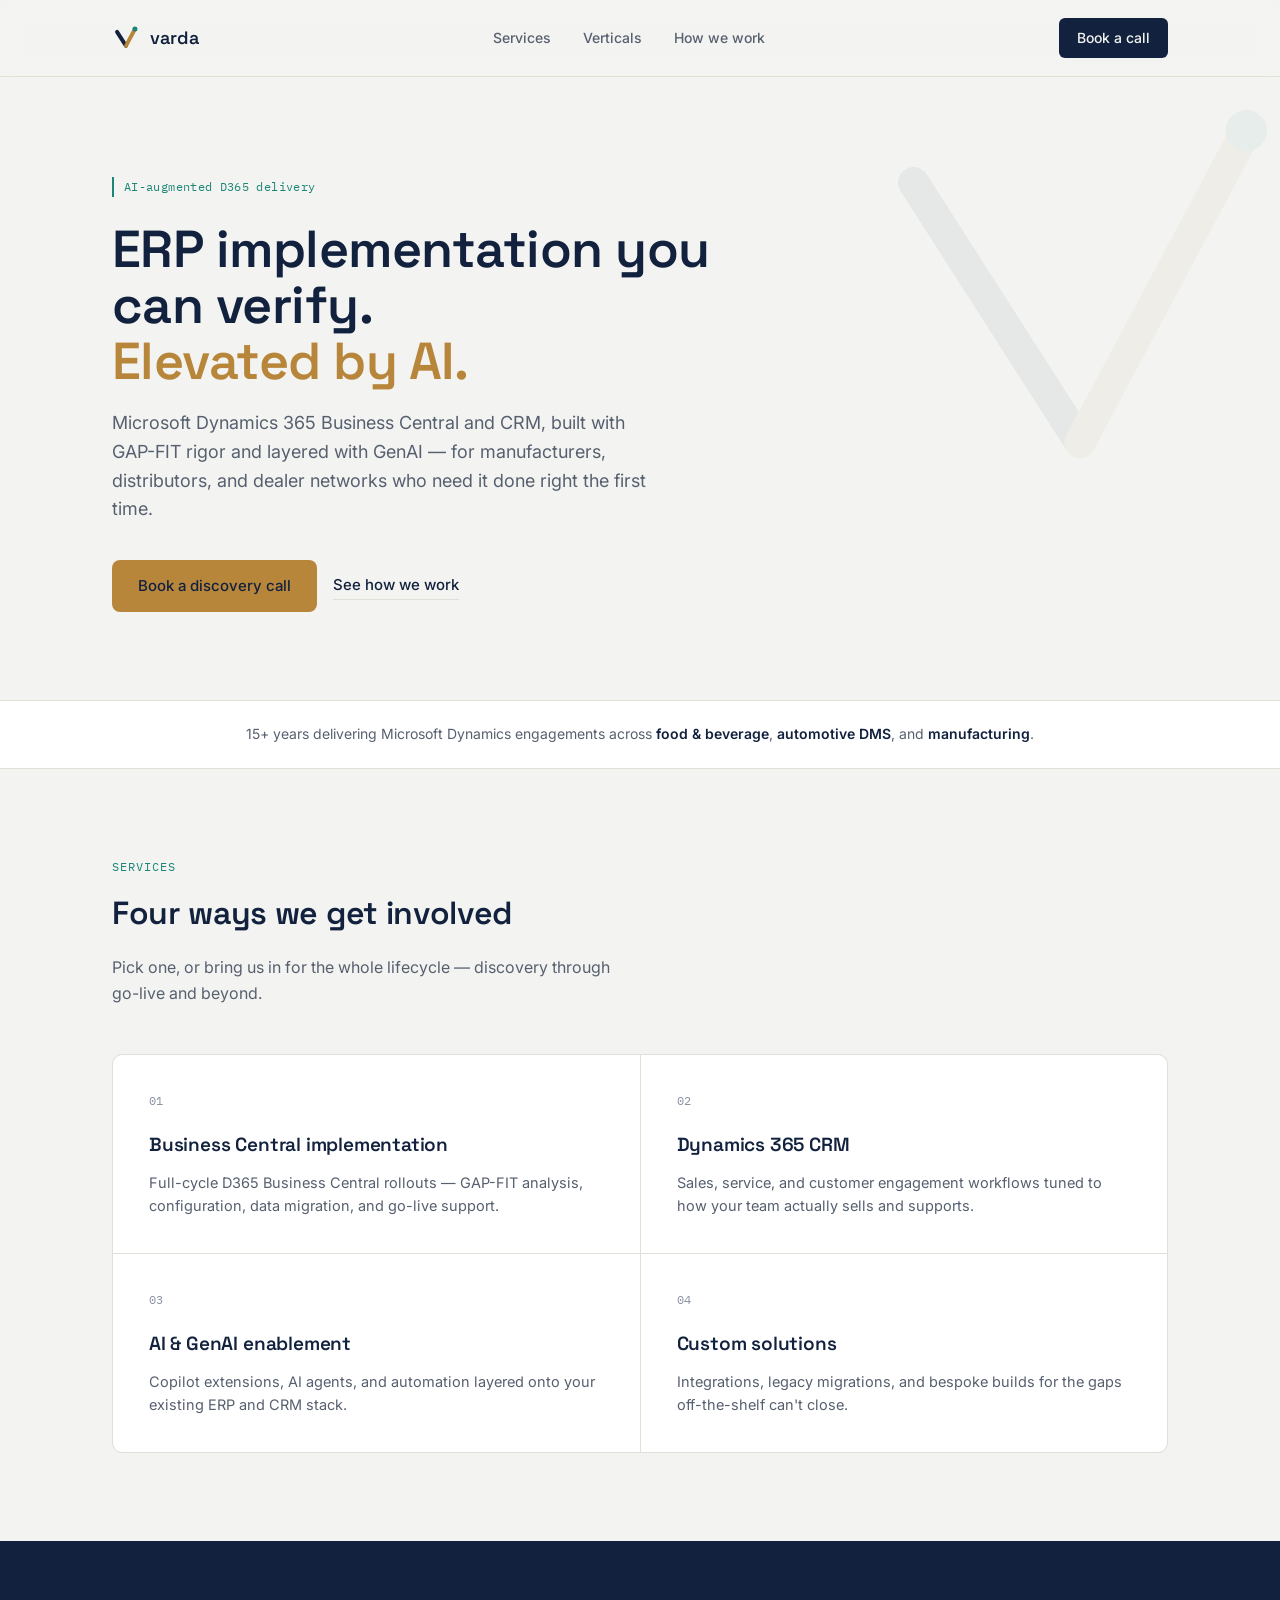
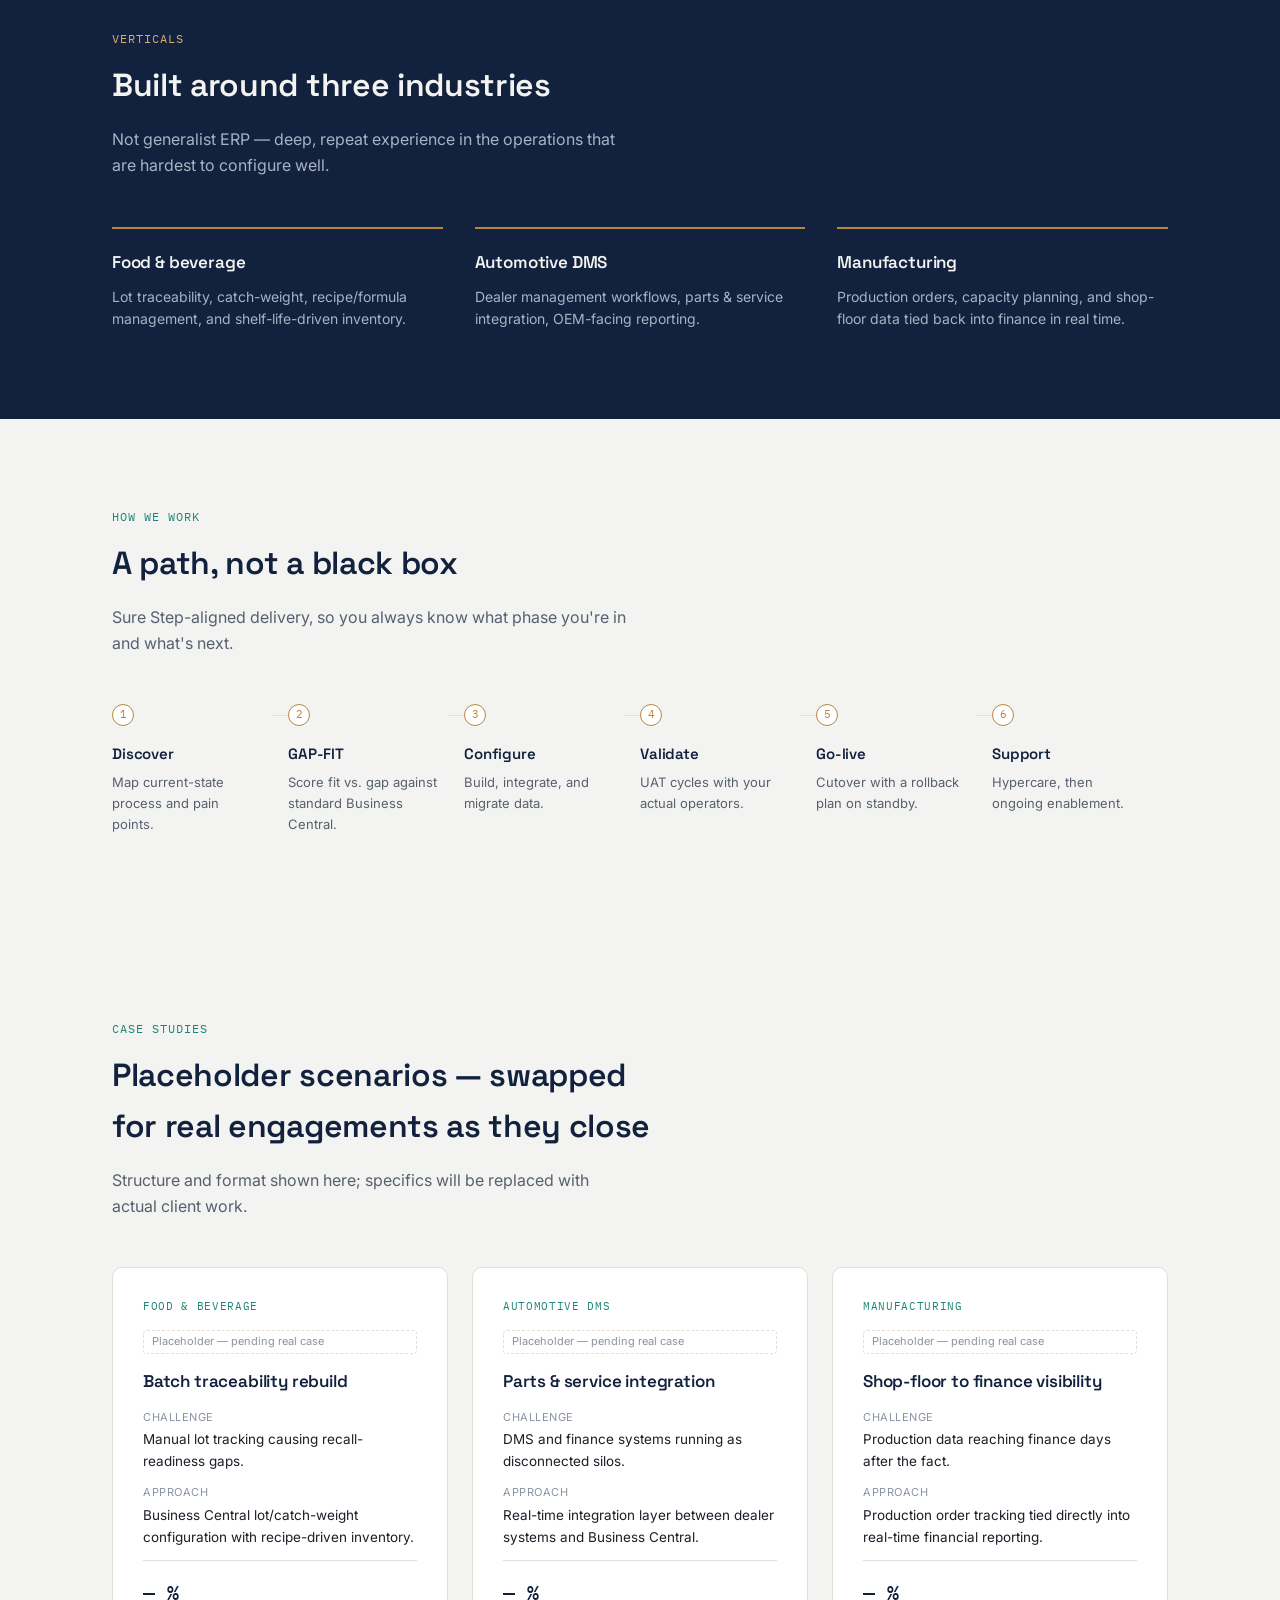
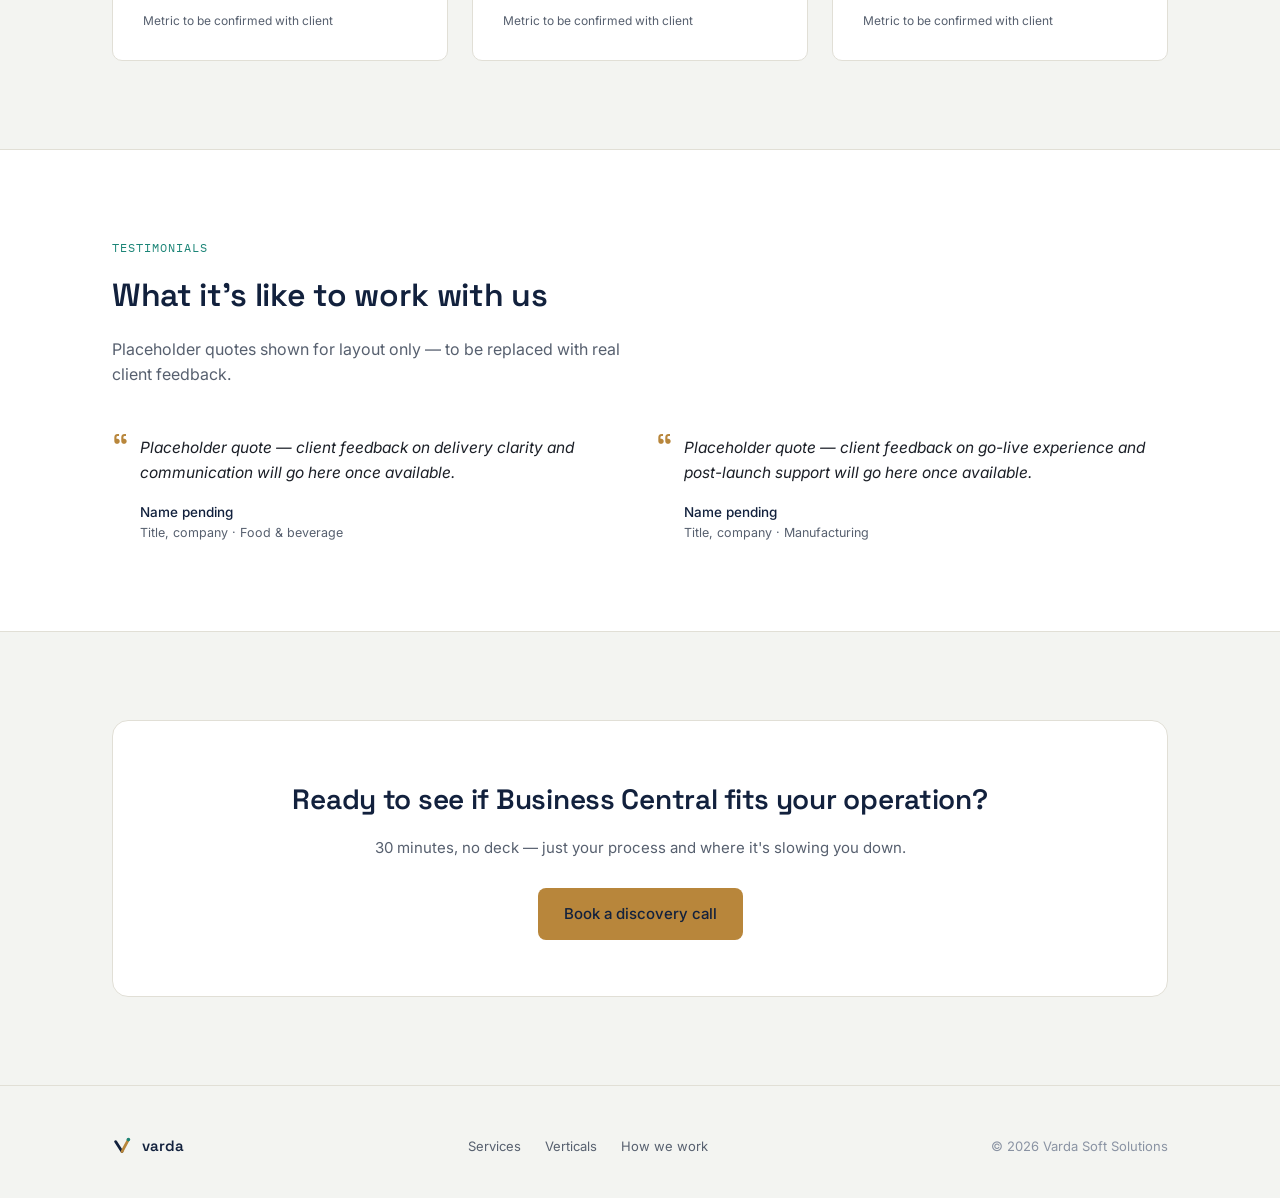
==== index.html @ d7af0fbb "Create index.html" ====
<!DOCTYPE html>
<html lang="en">
<head>
<meta charset="UTF-8">
<meta name="viewport" content="width=device-width, initial-scale=1.0">
<title>Varda Soft Solutions — Microsoft Dynamics 365 &amp; AI consulting</title>
<link rel="preconnect" href="https://fonts.googleapis.com">
<link rel="stylesheet" href="https://fonts.googleapis.com/css2?family=Space+Grotesk:wght@500;600;700&family=Inter:wght@400;500;600&family=IBM+Plex+Mono:wght@400;500&display=swap">
<style>
  :root{
    --ink:#12213D;
    --ink-2:#1B2E52;
    --brass:#B8863B;
    --brass-light:#D9AE6C;
    --teal:#1C8577;
    --paper:#F3F4F1;
    --paper-2:#FFFFFF;
    --slate:#57606F;
    --slate-light:#8A93A3;
    --text:#1B1F27;
    --border:#E1DFD6;
    --radius:10px;
    --wrap:1120px;
  }
  *{box-sizing:border-box;margin:0;padding:0;}
  html{scroll-behavior:smooth;}
  body{
    font-family:'Inter',sans-serif;
    background:var(--paper);
    color:var(--text);
    line-height:1.6;
    -webkit-font-smoothing:antialiased;
  }
  a{color:inherit;text-decoration:none;}
  .wrap{max-width:var(--wrap);margin:0 auto;padding:0 32px;}
  h1,h2,h3{font-family:'Space Grotesk',sans-serif;font-weight:600;color:var(--ink);letter-spacing:-0.01em;}
  .mono{font-family:'IBM Plex Mono',monospace;}

  /* header */
  header{
    position:sticky;top:0;z-index:50;
    background:rgba(243,244,241,0.92);
    backdrop-filter:blur(8px);
    border-bottom:0.5px solid var(--border);
  }
  .nav{display:flex;align-items:center;justify-content:space-between;padding:18px 32px;max-width:var(--wrap);margin:0 auto;}
  .brand{display:flex;align-items:center;gap:10px;}
  .brand svg{width:28px;height:28px;flex-shrink:0;}
  .brand-word{font-family:'Space Grotesk',sans-serif;font-weight:600;font-size:18px;color:var(--ink);}
  .navlinks{display:flex;gap:32px;font-size:14px;font-weight:500;color:var(--slate);}
  .navlinks a:hover{color:var(--ink);}
  .navcta{
    font-size:14px;font-weight:500;padding:9px 18px;
    background:var(--ink);color:var(--paper);border-radius:6px;
    transition:background 0.15s ease;
  }
  .navcta:hover{background:var(--ink-2);}
  .navtoggle{display:none;}

  /* hero */
  .hero{position:relative;overflow:hidden;padding:96px 0 88px;}
  .hero-motif{position:absolute;top:-40px;right:-60px;width:520px;height:520px;opacity:0.05;pointer-events:none;}
  .hero-inner{max-width:680px;position:relative;z-index:1;}
  .eyebrow{
    display:inline-block;
    font-family:'IBM Plex Mono',monospace;font-size:12px;color:var(--teal);
    border-left:2px solid var(--teal);
    padding-left:10px;margin-bottom:24px;letter-spacing:0.03em;
  }
  .hero h1{font-size:52px;line-height:1.08;margin-bottom:20px;}
  .hero h1 .accent{color:var(--brass);}
  .hero p.lead{font-size:18px;color:var(--slate);max-width:560px;margin-bottom:36px;}
  .hero-ctas{display:flex;gap:16px;align-items:center;flex-wrap:wrap;}
  .btn-primary{
    font-size:15px;font-weight:500;padding:14px 26px;border-radius:8px;
    background:var(--brass);color:var(--ink);
    transition:background 0.15s ease, transform 0.15s ease;
    display:inline-block;
  }
  .btn-primary:hover{background:var(--brass-light);transform:translateY(-1px);}
  .btn-ghost{font-size:15px;font-weight:500;color:var(--ink);border-bottom:1.5px solid var(--border);padding-bottom:2px;}
  .btn-ghost:hover{border-color:var(--ink);}
  a:focus-visible,button:focus-visible{outline:2px solid var(--teal);outline-offset:3px;}

  /* credibility strip */
  .credibility{border-top:0.5px solid var(--border);border-bottom:0.5px solid var(--border);padding:22px 0;background:var(--paper-2);}
  .credibility p{font-size:14px;color:var(--slate);text-align:center;}
  .credibility strong{color:var(--ink);font-weight:600;}

  /* section shell */
  section{padding:88px 0;}
  .section-label{
    font-family:'IBM Plex Mono',monospace;font-size:12px;color:var(--teal);
    text-transform:uppercase;letter-spacing:0.08em;margin-bottom:12px;
  }
  .section-title{font-size:32px;margin-bottom:16px;max-width:560px;}
  .section-sub{font-size:16px;color:var(--slate);max-width:520px;margin-bottom:48px;}

  /* services */
  .service-grid{display:grid;grid-template-columns:repeat(2,1fr);gap:1px;background:var(--border);border:0.5px solid var(--border);border-radius:var(--radius);overflow:hidden;}
  .service-card{background:var(--paper-2);padding:36px;}
  .service-num{font-family:'IBM Plex Mono',monospace;font-size:12px;color:var(--slate-light);margin-bottom:20px;}
  .service-card h3{font-size:19px;margin-bottom:10px;}
  .service-card p{font-size:14.5px;color:var(--slate);}

  /* verticals */
  .verticals{background:var(--ink);color:var(--paper);}
  .verticals .section-label{color:var(--brass-light);}
  .verticals .section-title{color:var(--paper);}
  .verticals .section-sub{color:#A9B2C4;}
  .vert-grid{display:grid;grid-template-columns:repeat(3,1fr);gap:32px;}
  .vert-card{border-top:2px solid var(--brass);padding-top:20px;}
  .vert-card h3{color:var(--paper);font-size:17px;margin-bottom:10px;}
  .vert-card p{font-size:14px;color:#A9B2C4;}

  /* process */
  .process-row{display:flex;gap:0;overflow-x:auto;padding-bottom:8px;}
  .process-step{flex:1;min-width:150px;padding-right:24px;position:relative;}
  .process-step:not(:last-child)::after{
    content:"";position:absolute;top:11px;right:0;width:16px;height:1px;background:var(--border);
  }
  .process-dot{width:22px;height:22px;border-radius:50%;background:var(--paper-2);border:1.5px solid var(--brass);
    display:flex;align-items:center;justify-content:center;font-family:'IBM Plex Mono',monospace;font-size:11px;color:var(--brass);margin-bottom:16px;}
  .process-step h3{font-size:15px;margin-bottom:6px;}
  .process-step p{font-size:13px;color:var(--slate);}

  /* case studies */
  .case-grid{display:grid;grid-template-columns:repeat(3,1fr);gap:24px;}
  .case-card{background:var(--paper-2);border:0.5px solid var(--border);border-radius:var(--radius);padding:30px;display:flex;flex-direction:column;}
  .case-tag{
    font-family:'IBM Plex Mono',monospace;font-size:11px;color:var(--teal);
    text-transform:uppercase;letter-spacing:0.06em;margin-bottom:14px;
  }
  .case-placeholder{
    font-size:11px;color:var(--slate-light);border:0.5px dashed var(--border);
    display:inline-block;padding:2px 8px;border-radius:4px;margin-bottom:14px;
  }
  .case-card h3{font-size:17px;margin-bottom:14px;}
  .case-block{margin-bottom:12px;}
  .case-block .k{font-size:11px;color:var(--slate-light);text-transform:uppercase;letter-spacing:0.05em;margin-bottom:3px;}
  .case-block .v{font-size:13.5px;color:var(--text);}
  .case-metric{
    margin-top:auto;padding-top:16px;border-top:0.5px solid var(--border);
    font-family:'IBM Plex Mono',monospace;font-size:20px;color:var(--ink);font-weight:500;
  }
  .case-metric span{display:block;font-family:'Inter',sans-serif;font-size:12px;color:var(--slate);font-weight:400;margin-top:2px;}

  /* testimonials */
  .testimonials{background:var(--paper-2);border-top:0.5px solid var(--border);border-bottom:0.5px solid var(--border);}
  .testimonial-grid{display:grid;grid-template-columns:repeat(2,1fr);gap:32px;}
  .testimonial-card{position:relative;padding-left:28px;}
  .testimonial-card .quote-mark{
    position:absolute;left:0;top:-6px;font-family:'Space Grotesk',serif;font-size:40px;color:var(--brass);line-height:1;
  }
  .testimonial-card p.quote{font-size:15.5px;color:var(--text);margin-bottom:16px;font-style:italic;}
  .testimonial-card .who{font-size:13.5px;color:var(--ink);font-weight:500;}
  .testimonial-card .role{font-size:12.5px;color:var(--slate);}

  /* cta band */
  .cta-band{background:var(--paper-2);border:0.5px solid var(--border);border-radius:16px;padding:56px;text-align:center;margin:0 32px;max-width:calc(var(--wrap) - 64px);margin:0 auto;}
  .cta-band h2{font-size:28px;margin-bottom:14px;}
  .cta-band p{color:var(--slate);margin-bottom:28px;font-size:15px;}

  /* footer */
  footer{padding:48px 0 40px;border-top:0.5px solid var(--border);}
  .footer-row{display:flex;justify-content:space-between;align-items:center;flex-wrap:wrap;gap:16px;}
  .footer-links{display:flex;gap:24px;font-size:13px;color:var(--slate);}
  .footer-copy{font-size:13px;color:var(--slate-light);}

  .reveal{opacity:0;transform:translateY(14px);transition:opacity 0.5s ease, transform 0.5s ease;}
  .reveal.in{opacity:1;transform:translateY(0);}

  @media (max-width:820px){
    .navlinks{display:none;}
    .hero h1{font-size:38px;}
    .service-grid{grid-template-columns:1fr;}
    .vert-grid{grid-template-columns:1fr;gap:28px;}
    .cta-band{padding:40px 28px;}
  }
  @media (prefers-reduced-motion: reduce){
    html{scroll-behavior:auto;}
    .reveal{opacity:1;transform:none;transition:none;}
  }
</style>
</head>
<body>

<header>
  <nav class="nav">
    <div class="brand">
      <svg viewBox="0 0 100 100" aria-hidden="true">
        <path d="M18 28 L50 78" stroke="#12213D" stroke-width="14" stroke-linecap="round" fill="none"/>
        <path d="M50 78 L82 18" stroke="#B8863B" stroke-width="14" stroke-linecap="round" fill="none"/>
        <circle cx="82" cy="18" r="9" fill="#1C8577"/>
      </svg>
      <span class="brand-word">varda</span>
    </div>
    <div class="navlinks">
      <a href="#services">Services</a>
      <a href="#verticals">Verticals</a>
      <a href="#process">How we work</a>
    </div>
    <a href="#contact" class="navcta">Book a call</a>
  </nav>
</header>

<section class="hero">
  <svg class="hero-motif" viewBox="0 0 100 100" aria-hidden="true">
    <path d="M18 28 L50 78" stroke="#12213D" stroke-width="6" stroke-linecap="round" fill="none"/>
    <path d="M50 78 L82 18" stroke="#B8863B" stroke-width="6" stroke-linecap="round" fill="none"/>
    <circle cx="82" cy="18" r="4" fill="#1C8577"/>
  </svg>
  <div class="wrap">
    <div class="hero-inner">
      <span class="eyebrow">AI-augmented D365 delivery</span>
      <h1>ERP implementation you can verify.<br><span class="accent">Elevated by AI.</span></h1>
      <p class="lead">Microsoft Dynamics 365 Business Central and CRM, built with GAP-FIT rigor and layered with GenAI — for manufacturers, distributors, and dealer networks who need it done right the first time.</p>
      <div class="hero-ctas">
        <a href="#contact" class="btn-primary">Book a discovery call</a>
        <a href="#process" class="btn-ghost">See how we work</a>
      </div>
    </div>
  </div>
</section>

<div class="credibility">
  <p>15+ years delivering Microsoft Dynamics engagements across <strong>food &amp; beverage</strong>, <strong>automotive DMS</strong>, and <strong>manufacturing</strong>.</p>
</div>

<section id="services">
  <div class="wrap">
    <div class="section-label">Services</div>
    <h2 class="section-title reveal">Four ways we get involved</h2>
    <p class="section-sub reveal">Pick one, or bring us in for the whole lifecycle — discovery through go-live and beyond.</p>
    <div class="service-grid reveal">
      <div class="service-card">
        <div class="service-num">01</div>
        <h3>Business Central implementation</h3>
        <p>Full-cycle D365 Business Central rollouts — GAP-FIT analysis, configuration, data migration, and go-live support.</p>
      </div>
      <div class="service-card">
        <div class="service-num">02</div>
        <h3>Dynamics 365 CRM</h3>
        <p>Sales, service, and customer engagement workflows tuned to how your team actually sells and supports.</p>
      </div>
      <div class="service-card">
        <div class="service-num">03</div>
        <h3>AI &amp; GenAI enablement</h3>
        <p>Copilot extensions, AI agents, and automation layered onto your existing ERP and CRM stack.</p>
      </div>
      <div class="service-card">
        <div class="service-num">04</div>
        <h3>Custom solutions</h3>
        <p>Integrations, legacy migrations, and bespoke builds for the gaps off-the-shelf can't close.</p>
      </div>
    </div>
  </div>
</section>

<section id="verticals" class="verticals">
  <div class="wrap">
    <div class="section-label">Verticals</div>
    <h2 class="section-title reveal">Built around three industries</h2>
    <p class="section-sub reveal">Not generalist ERP — deep, repeat experience in the operations that are hardest to configure well.</p>
    <div class="vert-grid reveal">
      <div class="vert-card">
        <h3>Food &amp; beverage</h3>
        <p>Lot traceability, catch-weight, recipe/formula management, and shelf-life-driven inventory.</p>
      </div>
      <div class="vert-card">
        <h3>Automotive DMS</h3>
        <p>Dealer management workflows, parts &amp; service integration, OEM-facing reporting.</p>
      </div>
      <div class="vert-card">
        <h3>Manufacturing</h3>
        <p>Production orders, capacity planning, and shop-floor data tied back into finance in real time.</p>
      </div>
    </div>
  </div>
</section>

<section id="process">
  <div class="wrap">
    <div class="section-label">How we work</div>
    <h2 class="section-title reveal">A path, not a black box</h2>
    <p class="section-sub reveal">Sure Step-aligned delivery, so you always know what phase you're in and what's next.</p>
    <div class="process-row reveal">
      <div class="process-step"><div class="process-dot">1</div><h3>Discover</h3><p>Map current-state process and pain points.</p></div>
      <div class="process-step"><div class="process-dot">2</div><h3>GAP-FIT</h3><p>Score fit vs. gap against standard Business Central.</p></div>
      <div class="process-step"><div class="process-dot">3</div><h3>Configure</h3><p>Build, integrate, and migrate data.</p></div>
      <div class="process-step"><div class="process-dot">4</div><h3>Validate</h3><p>UAT cycles with your actual operators.</p></div>
      <div class="process-step"><div class="process-dot">5</div><h3>Go-live</h3><p>Cutover with a rollback plan on standby.</p></div>
      <div class="process-step"><div class="process-dot">6</div><h3>Support</h3><p>Hypercare, then ongoing enablement.</p></div>
    </div>
  </div>
</section>

<section id="case-studies">
  <div class="wrap">
    <div class="section-label">Case studies</div>
    <h2 class="section-title reveal">Placeholder scenarios — swapped for real engagements as they close</h2>
    <p class="section-sub reveal">Structure and format shown here; specifics will be replaced with actual client work.</p>
    <div class="case-grid reveal">
      <div class="case-card">
        <div class="case-tag">Food &amp; beverage</div>
        <span class="case-placeholder">Placeholder — pending real case</span>
        <h3>Batch traceability rebuild</h3>
        <div class="case-block"><div class="k">Challenge</div><div class="v">Manual lot tracking causing recall-readiness gaps.</div></div>
        <div class="case-block"><div class="k">Approach</div><div class="v">Business Central lot/catch-weight configuration with recipe-driven inventory.</div></div>
        <div class="case-metric">— %<span>Metric to be confirmed with client</span></div>
      </div>
      <div class="case-card">
        <div class="case-tag">Automotive DMS</div>
        <span class="case-placeholder">Placeholder — pending real case</span>
        <h3>Parts &amp; service integration</h3>
        <div class="case-block"><div class="k">Challenge</div><div class="v">DMS and finance systems running as disconnected silos.</div></div>
        <div class="case-block"><div class="k">Approach</div><div class="v">Real-time integration layer between dealer systems and Business Central.</div></div>
        <div class="case-metric">— %<span>Metric to be confirmed with client</span></div>
      </div>
      <div class="case-card">
        <div class="case-tag">Manufacturing</div>
        <span class="case-placeholder">Placeholder — pending real case</span>
        <h3>Shop-floor to finance visibility</h3>
        <div class="case-block"><div class="k">Challenge</div><div class="v">Production data reaching finance days after the fact.</div></div>
        <div class="case-block"><div class="k">Approach</div><div class="v">Production order tracking tied directly into real-time financial reporting.</div></div>
        <div class="case-metric">— %<span>Metric to be confirmed with client</span></div>
      </div>
    </div>
  </div>
</section>

<section class="testimonials">
  <div class="wrap">
    <div class="section-label">Testimonials</div>
    <h2 class="section-title reveal">What it's like to work with us</h2>
    <p class="section-sub reveal">Placeholder quotes shown for layout only — to be replaced with real client feedback.</p>
    <div class="testimonial-grid reveal">
      <div class="testimonial-card">
        <div class="quote-mark">&ldquo;</div>
        <p class="quote">Placeholder quote — client feedback on delivery clarity and communication will go here once available.</p>
        <div class="who">Name pending</div>
        <div class="role">Title, company · Food &amp; beverage</div>
      </div>
      <div class="testimonial-card">
        <div class="quote-mark">&ldquo;</div>
        <p class="quote">Placeholder quote — client feedback on go-live experience and post-launch support will go here once available.</p>
        <div class="who">Name pending</div>
        <div class="role">Title, company · Manufacturing</div>
      </div>
    </div>
  </div>
</section>

<section id="contact">
  <div class="wrap">
    <div class="cta-band reveal">
      <h2>Ready to see if Business Central fits your operation?</h2>
      <p>30 minutes, no deck — just your process and where it's slowing you down.</p>
      <a href="mailto:hello@vardasoft.com" class="btn-primary">Book a discovery call</a>
    </div>
  </div>
</section>

<footer>
  <div class="wrap footer-row">
    <div class="brand">
      <svg viewBox="0 0 100 100" aria-hidden="true" style="width:20px;height:20px;">
        <path d="M18 28 L50 78" stroke="#12213D" stroke-width="14" stroke-linecap="round" fill="none"/>
        <path d="M50 78 L82 18" stroke="#B8863B" stroke-width="14" stroke-linecap="round" fill="none"/>
        <circle cx="82" cy="18" r="9" fill="#1C8577"/>
      </svg>
      <span class="brand-word" style="font-size:15px;">varda</span>
    </div>
    <div class="footer-links">
      <a href="#services">Services</a>
      <a href="#verticals">Verticals</a>
      <a href="#process">How we work</a>
    </div>
    <div class="footer-copy">© 2026 Varda Soft Solutions</div>
  </div>
</footer>

<script>
  const els = document.querySelectorAll('.reveal');
  if('IntersectionObserver' in window){
    const io = new IntersectionObserver((entries)=>{
      entries.forEach(e=>{ if(e.isIntersecting){ e.target.classList.add('in'); io.unobserve(e.target); } });
    }, {threshold:0.15});
    els.forEach(el=>io.observe(el));
  } else {
    els.forEach(el=>el.classList.add('in'));
  }
</script>

</body>
</html>
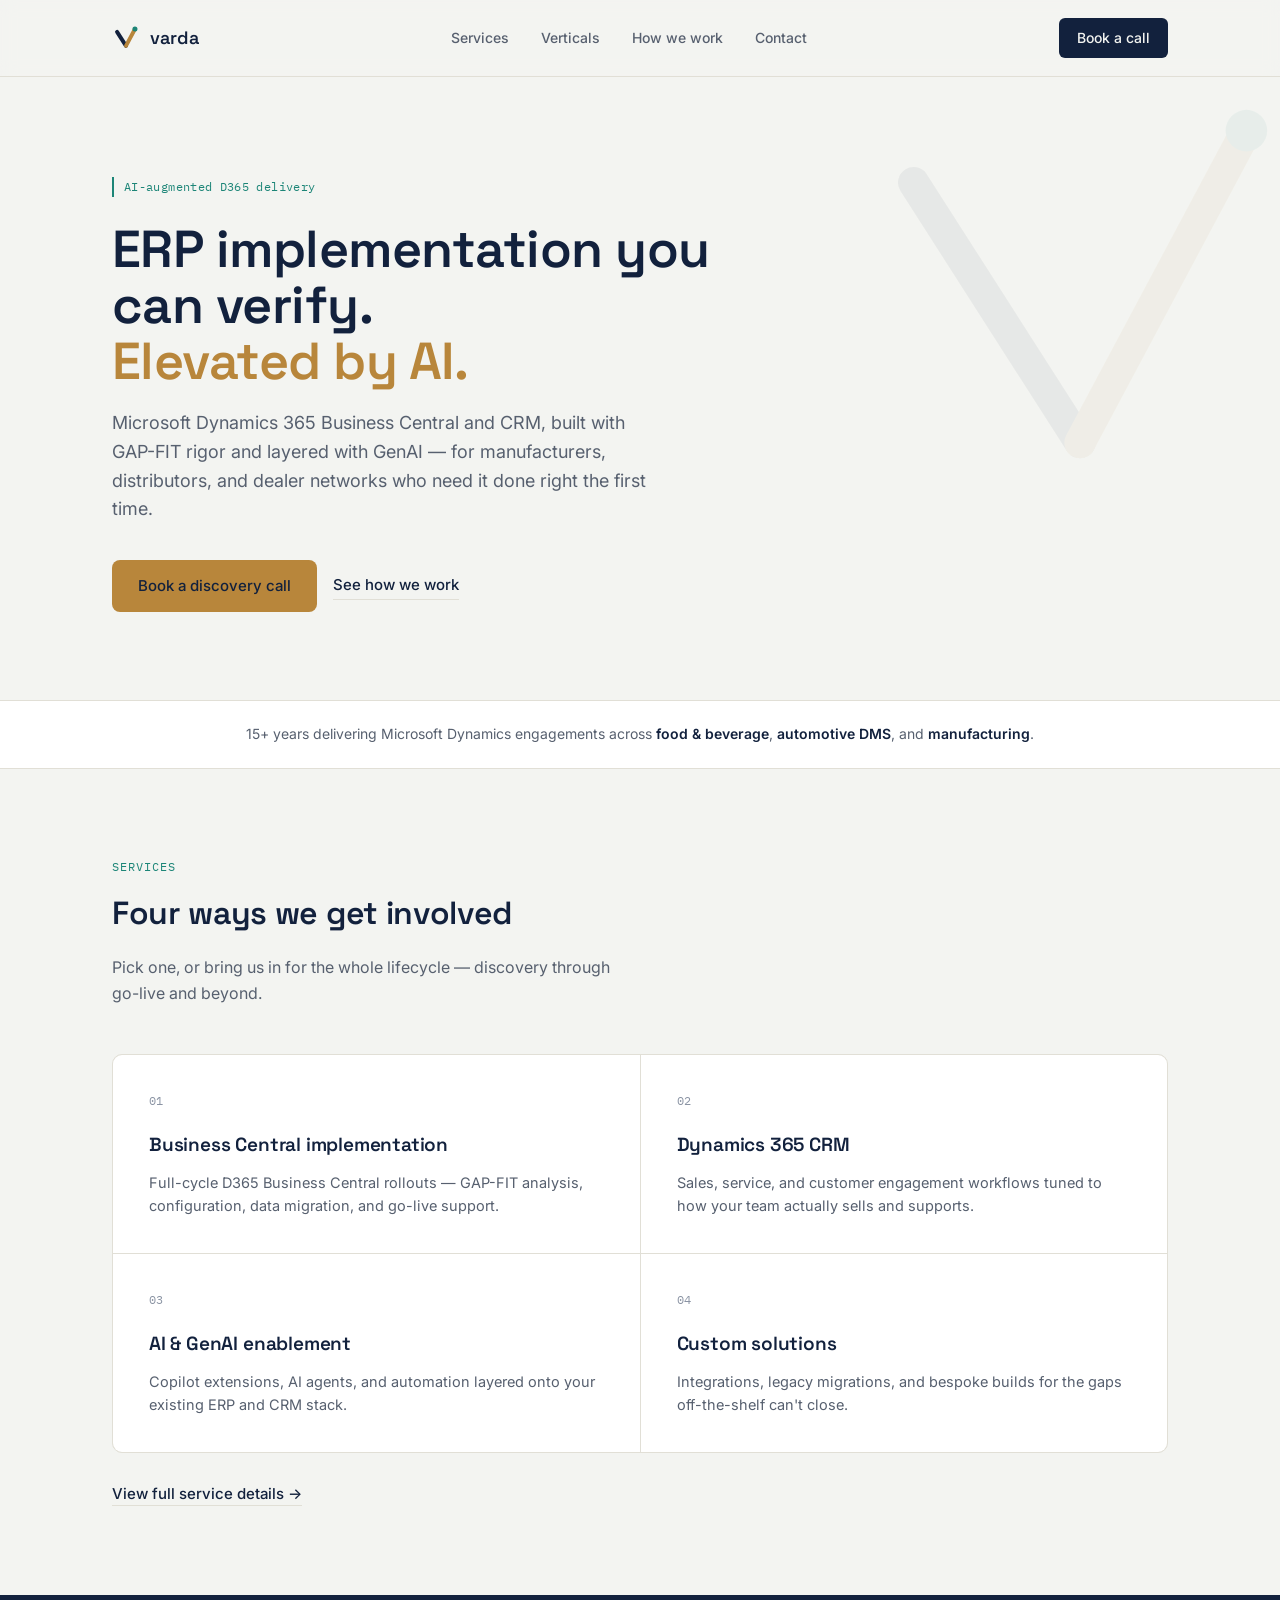
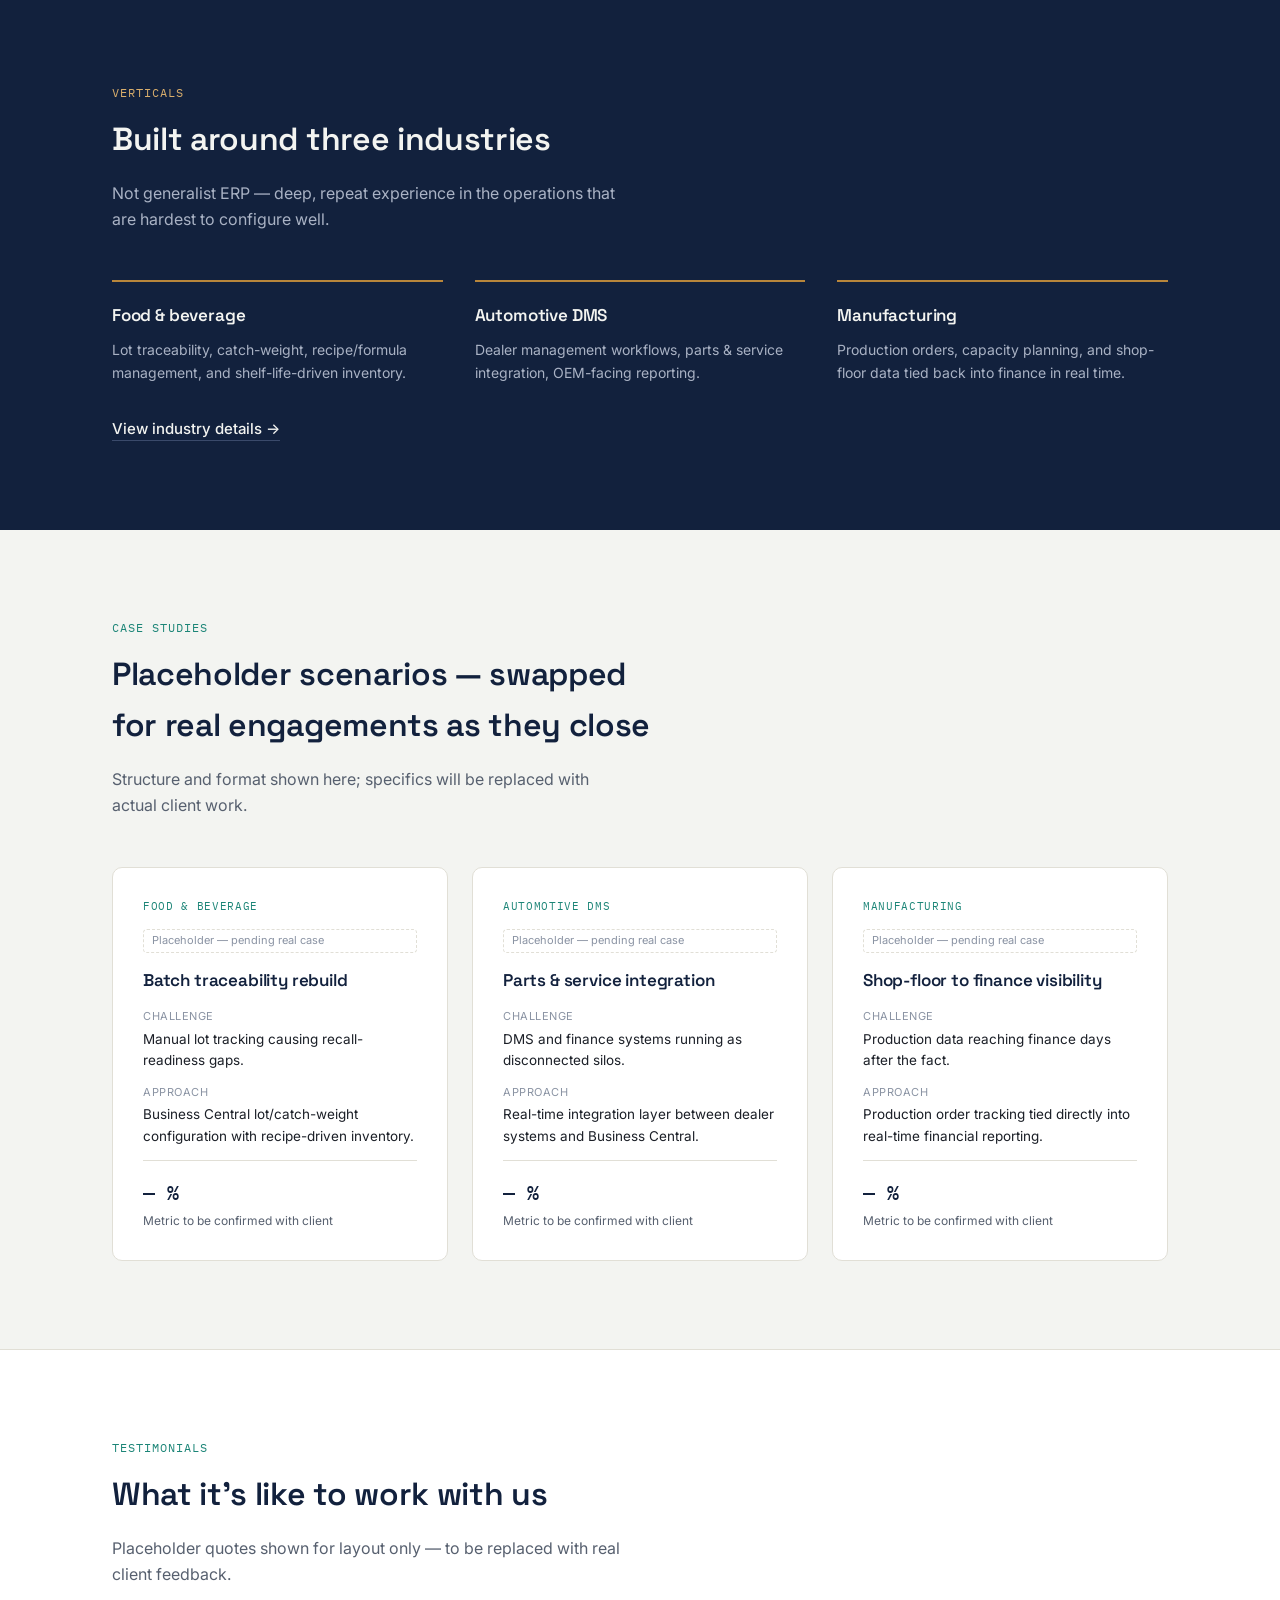
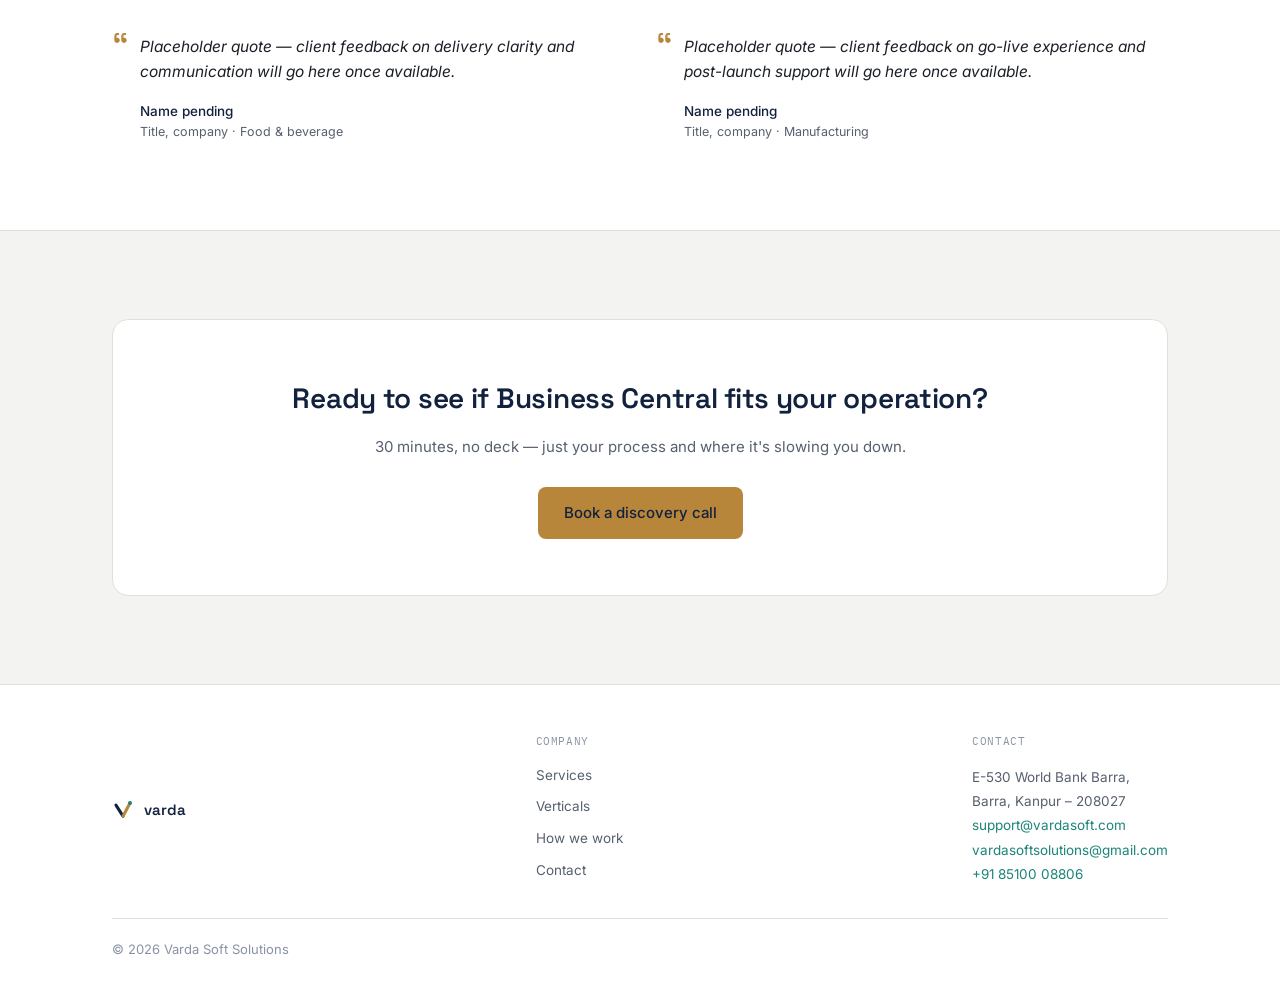
==== commit e2bc9f4b: "Add files via upload" ====
--- a/index.html
+++ b/index.html
@@ -6,182 +6,7 @@
 <title>Varda Soft Solutions — Microsoft Dynamics 365 &amp; AI consulting</title>
 <link rel="preconnect" href="https://fonts.googleapis.com">
 <link rel="stylesheet" href="https://fonts.googleapis.com/css2?family=Space+Grotesk:wght@500;600;700&family=Inter:wght@400;500;600&family=IBM+Plex+Mono:wght@400;500&display=swap">
-<style>
-  :root{
-    --ink:#12213D;
-    --ink-2:#1B2E52;
-    --brass:#B8863B;
-    --brass-light:#D9AE6C;
-    --teal:#1C8577;
-    --paper:#F3F4F1;
-    --paper-2:#FFFFFF;
-    --slate:#57606F;
-    --slate-light:#8A93A3;
-    --text:#1B1F27;
-    --border:#E1DFD6;
-    --radius:10px;
-    --wrap:1120px;
-  }
-  *{box-sizing:border-box;margin:0;padding:0;}
-  html{scroll-behavior:smooth;}
-  body{
-    font-family:'Inter',sans-serif;
-    background:var(--paper);
-    color:var(--text);
-    line-height:1.6;
-    -webkit-font-smoothing:antialiased;
-  }
-  a{color:inherit;text-decoration:none;}
-  .wrap{max-width:var(--wrap);margin:0 auto;padding:0 32px;}
-  h1,h2,h3{font-family:'Space Grotesk',sans-serif;font-weight:600;color:var(--ink);letter-spacing:-0.01em;}
-  .mono{font-family:'IBM Plex Mono',monospace;}
-
-  /* header */
-  header{
-    position:sticky;top:0;z-index:50;
-    background:rgba(243,244,241,0.92);
-    backdrop-filter:blur(8px);
-    border-bottom:0.5px solid var(--border);
-  }
-  .nav{display:flex;align-items:center;justify-content:space-between;padding:18px 32px;max-width:var(--wrap);margin:0 auto;}
-  .brand{display:flex;align-items:center;gap:10px;}
-  .brand svg{width:28px;height:28px;flex-shrink:0;}
-  .brand-word{font-family:'Space Grotesk',sans-serif;font-weight:600;font-size:18px;color:var(--ink);}
-  .navlinks{display:flex;gap:32px;font-size:14px;font-weight:500;color:var(--slate);}
-  .navlinks a:hover{color:var(--ink);}
-  .navcta{
-    font-size:14px;font-weight:500;padding:9px 18px;
-    background:var(--ink);color:var(--paper);border-radius:6px;
-    transition:background 0.15s ease;
-  }
-  .navcta:hover{background:var(--ink-2);}
-  .navtoggle{display:none;}
-
-  /* hero */
-  .hero{position:relative;overflow:hidden;padding:96px 0 88px;}
-  .hero-motif{position:absolute;top:-40px;right:-60px;width:520px;height:520px;opacity:0.05;pointer-events:none;}
-  .hero-inner{max-width:680px;position:relative;z-index:1;}
-  .eyebrow{
-    display:inline-block;
-    font-family:'IBM Plex Mono',monospace;font-size:12px;color:var(--teal);
-    border-left:2px solid var(--teal);
-    padding-left:10px;margin-bottom:24px;letter-spacing:0.03em;
-  }
-  .hero h1{font-size:52px;line-height:1.08;margin-bottom:20px;}
-  .hero h1 .accent{color:var(--brass);}
-  .hero p.lead{font-size:18px;color:var(--slate);max-width:560px;margin-bottom:36px;}
-  .hero-ctas{display:flex;gap:16px;align-items:center;flex-wrap:wrap;}
-  .btn-primary{
-    font-size:15px;font-weight:500;padding:14px 26px;border-radius:8px;
-    background:var(--brass);color:var(--ink);
-    transition:background 0.15s ease, transform 0.15s ease;
-    display:inline-block;
-  }
-  .btn-primary:hover{background:var(--brass-light);transform:translateY(-1px);}
-  .btn-ghost{font-size:15px;font-weight:500;color:var(--ink);border-bottom:1.5px solid var(--border);padding-bottom:2px;}
-  .btn-ghost:hover{border-color:var(--ink);}
-  a:focus-visible,button:focus-visible{outline:2px solid var(--teal);outline-offset:3px;}
-
-  /* credibility strip */
-  .credibility{border-top:0.5px solid var(--border);border-bottom:0.5px solid var(--border);padding:22px 0;background:var(--paper-2);}
-  .credibility p{font-size:14px;color:var(--slate);text-align:center;}
-  .credibility strong{color:var(--ink);font-weight:600;}
-
-  /* section shell */
-  section{padding:88px 0;}
-  .section-label{
-    font-family:'IBM Plex Mono',monospace;font-size:12px;color:var(--teal);
-    text-transform:uppercase;letter-spacing:0.08em;margin-bottom:12px;
-  }
-  .section-title{font-size:32px;margin-bottom:16px;max-width:560px;}
-  .section-sub{font-size:16px;color:var(--slate);max-width:520px;margin-bottom:48px;}
-
-  /* services */
-  .service-grid{display:grid;grid-template-columns:repeat(2,1fr);gap:1px;background:var(--border);border:0.5px solid var(--border);border-radius:var(--radius);overflow:hidden;}
-  .service-card{background:var(--paper-2);padding:36px;}
-  .service-num{font-family:'IBM Plex Mono',monospace;font-size:12px;color:var(--slate-light);margin-bottom:20px;}
-  .service-card h3{font-size:19px;margin-bottom:10px;}
-  .service-card p{font-size:14.5px;color:var(--slate);}
-
-  /* verticals */
-  .verticals{background:var(--ink);color:var(--paper);}
-  .verticals .section-label{color:var(--brass-light);}
-  .verticals .section-title{color:var(--paper);}
-  .verticals .section-sub{color:#A9B2C4;}
-  .vert-grid{display:grid;grid-template-columns:repeat(3,1fr);gap:32px;}
-  .vert-card{border-top:2px solid var(--brass);padding-top:20px;}
-  .vert-card h3{color:var(--paper);font-size:17px;margin-bottom:10px;}
-  .vert-card p{font-size:14px;color:#A9B2C4;}
-
-  /* process */
-  .process-row{display:flex;gap:0;overflow-x:auto;padding-bottom:8px;}
-  .process-step{flex:1;min-width:150px;padding-right:24px;position:relative;}
-  .process-step:not(:last-child)::after{
-    content:"";position:absolute;top:11px;right:0;width:16px;height:1px;background:var(--border);
-  }
-  .process-dot{width:22px;height:22px;border-radius:50%;background:var(--paper-2);border:1.5px solid var(--brass);
-    display:flex;align-items:center;justify-content:center;font-family:'IBM Plex Mono',monospace;font-size:11px;color:var(--brass);margin-bottom:16px;}
-  .process-step h3{font-size:15px;margin-bottom:6px;}
-  .process-step p{font-size:13px;color:var(--slate);}
-
-  /* case studies */
-  .case-grid{display:grid;grid-template-columns:repeat(3,1fr);gap:24px;}
-  .case-card{background:var(--paper-2);border:0.5px solid var(--border);border-radius:var(--radius);padding:30px;display:flex;flex-direction:column;}
-  .case-tag{
-    font-family:'IBM Plex Mono',monospace;font-size:11px;color:var(--teal);
-    text-transform:uppercase;letter-spacing:0.06em;margin-bottom:14px;
-  }
-  .case-placeholder{
-    font-size:11px;color:var(--slate-light);border:0.5px dashed var(--border);
-    display:inline-block;padding:2px 8px;border-radius:4px;margin-bottom:14px;
-  }
-  .case-card h3{font-size:17px;margin-bottom:14px;}
-  .case-block{margin-bottom:12px;}
-  .case-block .k{font-size:11px;color:var(--slate-light);text-transform:uppercase;letter-spacing:0.05em;margin-bottom:3px;}
-  .case-block .v{font-size:13.5px;color:var(--text);}
-  .case-metric{
-    margin-top:auto;padding-top:16px;border-top:0.5px solid var(--border);
-    font-family:'IBM Plex Mono',monospace;font-size:20px;color:var(--ink);font-weight:500;
-  }
-  .case-metric span{display:block;font-family:'Inter',sans-serif;font-size:12px;color:var(--slate);font-weight:400;margin-top:2px;}
-
-  /* testimonials */
-  .testimonials{background:var(--paper-2);border-top:0.5px solid var(--border);border-bottom:0.5px solid var(--border);}
-  .testimonial-grid{display:grid;grid-template-columns:repeat(2,1fr);gap:32px;}
-  .testimonial-card{position:relative;padding-left:28px;}
-  .testimonial-card .quote-mark{
-    position:absolute;left:0;top:-6px;font-family:'Space Grotesk',serif;font-size:40px;color:var(--brass);line-height:1;
-  }
-  .testimonial-card p.quote{font-size:15.5px;color:var(--text);margin-bottom:16px;font-style:italic;}
-  .testimonial-card .who{font-size:13.5px;color:var(--ink);font-weight:500;}
-  .testimonial-card .role{font-size:12.5px;color:var(--slate);}
-
-  /* cta band */
-  .cta-band{background:var(--paper-2);border:0.5px solid var(--border);border-radius:16px;padding:56px;text-align:center;margin:0 32px;max-width:calc(var(--wrap) - 64px);margin:0 auto;}
-  .cta-band h2{font-size:28px;margin-bottom:14px;}
-  .cta-band p{color:var(--slate);margin-bottom:28px;font-size:15px;}
-
-  /* footer */
-  footer{padding:48px 0 40px;border-top:0.5px solid var(--border);}
-  .footer-row{display:flex;justify-content:space-between;align-items:center;flex-wrap:wrap;gap:16px;}
-  .footer-links{display:flex;gap:24px;font-size:13px;color:var(--slate);}
-  .footer-copy{font-size:13px;color:var(--slate-light);}
-
-  .reveal{opacity:0;transform:translateY(14px);transition:opacity 0.5s ease, transform 0.5s ease;}
-  .reveal.in{opacity:1;transform:translateY(0);}
-
-  @media (max-width:820px){
-    .navlinks{display:none;}
-    .hero h1{font-size:38px;}
-    .service-grid{grid-template-columns:1fr;}
-    .vert-grid{grid-template-columns:1fr;gap:28px;}
-    .cta-band{padding:40px 28px;}
-  }
-  @media (prefers-reduced-motion: reduce){
-    html{scroll-behavior:auto;}
-    .reveal{opacity:1;transform:none;transition:none;}
-  }
-</style>
+<link rel="stylesheet" href="styles.css">
 </head>
 <body>
 
@@ -196,11 +21,12 @@
       <span class="brand-word">varda</span>
     </div>
     <div class="navlinks">
-      <a href="#services">Services</a>
-      <a href="#verticals">Verticals</a>
-      <a href="#process">How we work</a>
-    </div>
-    <a href="#contact" class="navcta">Book a call</a>
+      <a href="services.html">Services</a>
+      <a href="verticals.html">Verticals</a>
+      <a href="how-we-work.html">How we work</a>
+      <a href="contact.html">Contact</a>
+    </div>
+    <a href="contact.html" class="navcta">Book a call</a>
   </nav>
 </header>
 
@@ -216,8 +42,8 @@
       <h1>ERP implementation you can verify.<br><span class="accent">Elevated by AI.</span></h1>
       <p class="lead">Microsoft Dynamics 365 Business Central and CRM, built with GAP-FIT rigor and layered with GenAI — for manufacturers, distributors, and dealer networks who need it done right the first time.</p>
       <div class="hero-ctas">
-        <a href="#contact" class="btn-primary">Book a discovery call</a>
-        <a href="#process" class="btn-ghost">See how we work</a>
+        <a href="contact.html" class="btn-primary">Book a discovery call</a>
+        <a href="how-we-work.html" class="btn-ghost">See how we work</a>
       </div>
     </div>
   </div>
@@ -254,6 +80,7 @@
         <p>Integrations, legacy migrations, and bespoke builds for the gaps off-the-shelf can't close.</p>
       </div>
     </div>
+    <p style="margin-top:28px;"><a href="services.html" class="btn-ghost">View full service details →</a></p>
   </div>
 </section>
 
@@ -276,22 +103,7 @@
         <p>Production orders, capacity planning, and shop-floor data tied back into finance in real time.</p>
       </div>
     </div>
-  </div>
-</section>
-
-<section id="process">
-  <div class="wrap">
-    <div class="section-label">How we work</div>
-    <h2 class="section-title reveal">A path, not a black box</h2>
-    <p class="section-sub reveal">Sure Step-aligned delivery, so you always know what phase you're in and what's next.</p>
-    <div class="process-row reveal">
-      <div class="process-step"><div class="process-dot">1</div><h3>Discover</h3><p>Map current-state process and pain points.</p></div>
-      <div class="process-step"><div class="process-dot">2</div><h3>GAP-FIT</h3><p>Score fit vs. gap against standard Business Central.</p></div>
-      <div class="process-step"><div class="process-dot">3</div><h3>Configure</h3><p>Build, integrate, and migrate data.</p></div>
-      <div class="process-step"><div class="process-dot">4</div><h3>Validate</h3><p>UAT cycles with your actual operators.</p></div>
-      <div class="process-step"><div class="process-dot">5</div><h3>Go-live</h3><p>Cutover with a rollback plan on standby.</p></div>
-      <div class="process-step"><div class="process-dot">6</div><h3>Support</h3><p>Hypercare, then ongoing enablement.</p></div>
-    </div>
+    <p style="margin-top:32px;"><a href="verticals.html" class="btn-ghost" style="color:var(--paper);border-color:#3A4A6B;">View industry details →</a></p>
   </div>
 </section>
 
@@ -356,27 +168,44 @@
     <div class="cta-band reveal">
       <h2>Ready to see if Business Central fits your operation?</h2>
       <p>30 minutes, no deck — just your process and where it's slowing you down.</p>
-      <a href="mailto:hello@vardasoft.com" class="btn-primary">Book a discovery call</a>
+      <a href="contact.html" class="btn-primary">Book a discovery call</a>
     </div>
   </div>
 </section>
 
 <footer>
-  <div class="wrap footer-row">
-    <div class="brand">
-      <svg viewBox="0 0 100 100" aria-hidden="true" style="width:20px;height:20px;">
-        <path d="M18 28 L50 78" stroke="#12213D" stroke-width="14" stroke-linecap="round" fill="none"/>
-        <path d="M50 78 L82 18" stroke="#B8863B" stroke-width="14" stroke-linecap="round" fill="none"/>
-        <circle cx="82" cy="18" r="9" fill="#1C8577"/>
-      </svg>
-      <span class="brand-word" style="font-size:15px;">varda</span>
-    </div>
-    <div class="footer-links">
-      <a href="#services">Services</a>
-      <a href="#verticals">Verticals</a>
-      <a href="#process">How we work</a>
-    </div>
-    <div class="footer-copy">© 2026 Varda Soft Solutions</div>
+  <div class="wrap">
+    <div class="footer-top">
+      <div class="brand">
+        <svg viewBox="0 0 100 100" aria-hidden="true" style="width:22px;height:22px;">
+          <path d="M18 28 L50 78" stroke="#12213D" stroke-width="14" stroke-linecap="round" fill="none"/>
+          <path d="M50 78 L82 18" stroke="#B8863B" stroke-width="14" stroke-linecap="round" fill="none"/>
+          <circle cx="82" cy="18" r="9" fill="#1C8577"/>
+        </svg>
+        <span class="brand-word" style="font-size:15px;">varda</span>
+      </div>
+      <div>
+        <div class="footer-col-label">Company</div>
+        <div class="footer-links">
+          <a href="services.html">Services</a>
+          <a href="verticals.html">Verticals</a>
+          <a href="how-we-work.html">How we work</a>
+          <a href="contact.html">Contact</a>
+        </div>
+      </div>
+      <div>
+        <div class="footer-col-label">Contact</div>
+        <div class="footer-contact">
+          E-530 World Bank Barra,<br>Barra, Kanpur – 208027<br>
+          <a href="mailto:support@vardasoft.com">support@vardasoft.com</a><br>
+          <a href="mailto:vardasoftsolutions@gmail.com">vardasoftsolutions@gmail.com</a><br>
+          <a href="tel:+918510008806">+91 85100 08806</a>
+        </div>
+      </div>
+    </div>
+    <div class="footer-bottom">
+      <div class="footer-copy">© 2026 Varda Soft Solutions</div>
+    </div>
   </div>
 </footer>
 
--- a/styles.css
+++ b/styles.css
@@ -0,0 +1,231 @@
+:root{
+  --ink:#12213D;
+  --ink-2:#1B2E52;
+  --brass:#B8863B;
+  --brass-light:#D9AE6C;
+  --teal:#1C8577;
+  --paper:#F3F4F1;
+  --paper-2:#FFFFFF;
+  --slate:#57606F;
+  --slate-light:#8A93A3;
+  --text:#1B1F27;
+  --border:#E1DFD6;
+  --radius:10px;
+  --wrap:1120px;
+}
+*{box-sizing:border-box;margin:0;padding:0;}
+html{scroll-behavior:smooth;}
+body{
+  font-family:'Inter',sans-serif;
+  background:var(--paper);
+  color:var(--text);
+  line-height:1.6;
+  -webkit-font-smoothing:antialiased;
+}
+a{color:inherit;text-decoration:none;}
+.wrap{max-width:var(--wrap);margin:0 auto;padding:0 32px;}
+h1,h2,h3{font-family:'Space Grotesk',sans-serif;font-weight:600;color:var(--ink);letter-spacing:-0.01em;}
+.mono{font-family:'IBM Plex Mono',monospace;}
+
+/* header */
+header{
+  position:sticky;top:0;z-index:50;
+  background:rgba(243,244,241,0.92);
+  backdrop-filter:blur(8px);
+  border-bottom:0.5px solid var(--border);
+}
+.nav{display:flex;align-items:center;justify-content:space-between;padding:18px 32px;max-width:var(--wrap);margin:0 auto;}
+.brand{display:flex;align-items:center;gap:10px;}
+.brand svg{width:28px;height:28px;flex-shrink:0;}
+.brand-word{font-family:'Space Grotesk',sans-serif;font-weight:600;font-size:18px;color:var(--ink);}
+.navlinks{display:flex;gap:32px;font-size:14px;font-weight:500;color:var(--slate);}
+.navlinks a:hover, .navlinks a.active{color:var(--ink);}
+.navcta{
+  font-size:14px;font-weight:500;padding:9px 18px;
+  background:var(--ink);color:var(--paper);border-radius:6px;
+  transition:background 0.15s ease;
+}
+.navcta:hover{background:var(--ink-2);}
+
+/* hero (home) */
+.hero{position:relative;overflow:hidden;padding:96px 0 88px;}
+.hero-motif{position:absolute;top:-40px;right:-60px;width:520px;height:520px;opacity:0.05;pointer-events:none;}
+.hero-inner{max-width:680px;position:relative;z-index:1;}
+.eyebrow{
+  display:inline-block;
+  font-family:'IBM Plex Mono',monospace;font-size:12px;color:var(--teal);
+  border-left:2px solid var(--teal);
+  padding-left:10px;margin-bottom:24px;letter-spacing:0.03em;
+}
+.hero h1{font-size:52px;line-height:1.08;margin-bottom:20px;}
+.hero h1 .accent{color:var(--brass);}
+.hero p.lead{font-size:18px;color:var(--slate);max-width:560px;margin-bottom:36px;}
+.hero-ctas{display:flex;gap:16px;align-items:center;flex-wrap:wrap;}
+
+/* page hero (interior pages) */
+.page-hero{padding:64px 0 48px;border-bottom:0.5px solid var(--border);}
+.page-hero .eyebrow{margin-bottom:18px;}
+.page-hero h1{font-size:38px;margin-bottom:14px;}
+.page-hero p.lead{font-size:16px;color:var(--slate);max-width:600px;}
+
+.btn-primary{
+  font-size:15px;font-weight:500;padding:14px 26px;border-radius:8px;
+  background:var(--brass);color:var(--ink);
+  transition:background 0.15s ease, transform 0.15s ease;
+  display:inline-block;
+}
+.btn-primary:hover{background:var(--brass-light);transform:translateY(-1px);}
+.btn-ghost{font-size:15px;font-weight:500;color:var(--ink);border-bottom:1.5px solid var(--border);padding-bottom:2px;}
+.btn-ghost:hover{border-color:var(--ink);}
+a:focus-visible,button:focus-visible{outline:2px solid var(--teal);outline-offset:3px;}
+
+/* credibility strip */
+.credibility{border-top:0.5px solid var(--border);border-bottom:0.5px solid var(--border);padding:22px 0;background:var(--paper-2);}
+.credibility p{font-size:14px;color:var(--slate);text-align:center;}
+.credibility strong{color:var(--ink);font-weight:600;}
+
+/* section shell */
+section{padding:88px 0;}
+.section-label{
+  font-family:'IBM Plex Mono',monospace;font-size:12px;color:var(--teal);
+  text-transform:uppercase;letter-spacing:0.08em;margin-bottom:12px;
+}
+.section-title{font-size:32px;margin-bottom:16px;max-width:560px;}
+.section-sub{font-size:16px;color:var(--slate);max-width:520px;margin-bottom:48px;}
+
+/* services */
+.service-grid{display:grid;grid-template-columns:repeat(2,1fr);gap:1px;background:var(--border);border:0.5px solid var(--border);border-radius:var(--radius);overflow:hidden;}
+.service-card{background:var(--paper-2);padding:36px;}
+.service-num{font-family:'IBM Plex Mono',monospace;font-size:12px;color:var(--slate-light);margin-bottom:20px;}
+.service-card h3{font-size:19px;margin-bottom:10px;}
+.service-card p{font-size:14.5px;color:var(--slate);}
+.service-card ul{margin-top:14px;padding-left:18px;}
+.service-card li{font-size:13.5px;color:var(--slate);margin-bottom:6px;}
+
+/* service detail (services page) */
+.service-detail{border-bottom:0.5px solid var(--border);padding:56px 0;display:grid;grid-template-columns:220px 1fr;gap:48px;}
+.service-detail:last-child{border-bottom:none;}
+.service-detail .num{font-family:'IBM Plex Mono',monospace;font-size:14px;color:var(--brass);}
+.service-detail h2{font-size:24px;margin:8px 0 0;}
+.service-detail-body p{font-size:15px;color:var(--slate);margin-bottom:16px;max-width:620px;}
+.service-detail-body ul{padding-left:20px;}
+.service-detail-body li{font-size:14.5px;color:var(--text);margin-bottom:8px;}
+
+/* verticals */
+.verticals{background:var(--ink);color:var(--paper);}
+.verticals .section-label{color:var(--brass-light);}
+.verticals .section-title{color:var(--paper);}
+.verticals .section-sub{color:#A9B2C4;}
+.vert-grid{display:grid;grid-template-columns:repeat(3,1fr);gap:32px;}
+.vert-card{border-top:2px solid var(--brass);padding-top:20px;}
+.vert-card h3{color:var(--paper);font-size:17px;margin-bottom:10px;}
+.vert-card p{font-size:14px;color:#A9B2C4;}
+
+/* vertical detail (verticals page) */
+.vertical-detail{border:0.5px solid var(--border);border-radius:var(--radius);background:var(--paper-2);padding:40px;margin-bottom:24px;}
+.vertical-detail h2{font-size:22px;margin-bottom:12px;}
+.vertical-detail p.intro{font-size:15px;color:var(--slate);max-width:640px;margin-bottom:20px;}
+.vertical-tags{display:flex;gap:8px;flex-wrap:wrap;}
+.vertical-tags span{
+  font-family:'IBM Plex Mono',monospace;font-size:11.5px;color:var(--teal);
+  background:rgba(28,133,119,0.08);border:0.5px solid rgba(28,133,119,0.25);
+  padding:4px 10px;border-radius:5px;
+}
+
+/* process */
+.process-row{display:flex;gap:0;overflow-x:auto;padding-bottom:8px;}
+.process-step{flex:1;min-width:150px;padding-right:24px;position:relative;}
+.process-step:not(:last-child)::after{
+  content:"";position:absolute;top:11px;right:0;width:16px;height:1px;background:var(--border);
+}
+.process-dot{width:22px;height:22px;border-radius:50%;background:var(--paper-2);border:1.5px solid var(--brass);
+  display:flex;align-items:center;justify-content:center;font-family:'IBM Plex Mono',monospace;font-size:11px;color:var(--brass);margin-bottom:16px;}
+.process-step h3{font-size:15px;margin-bottom:6px;}
+.process-step p{font-size:13px;color:var(--slate);}
+
+/* process detail (how-we-work page) */
+.process-detail{display:flex;gap:28px;padding:36px 0;border-bottom:0.5px solid var(--border);}
+.process-detail:last-child{border-bottom:none;}
+.process-detail .dot{
+  flex-shrink:0;width:40px;height:40px;border-radius:50%;background:var(--paper-2);border:1.5px solid var(--brass);
+  display:flex;align-items:center;justify-content:center;font-family:'IBM Plex Mono',monospace;font-size:15px;color:var(--brass);
+}
+.process-detail h3{font-size:19px;margin-bottom:8px;}
+.process-detail p{font-size:14.5px;color:var(--slate);max-width:600px;}
+
+/* case studies */
+.case-grid{display:grid;grid-template-columns:repeat(3,1fr);gap:24px;}
+.case-card{background:var(--paper-2);border:0.5px solid var(--border);border-radius:var(--radius);padding:30px;display:flex;flex-direction:column;}
+.case-tag{
+  font-family:'IBM Plex Mono',monospace;font-size:11px;color:var(--teal);
+  text-transform:uppercase;letter-spacing:0.06em;margin-bottom:14px;
+}
+.case-placeholder{
+  font-size:11px;color:var(--slate-light);border:0.5px dashed var(--border);
+  display:inline-block;padding:2px 8px;border-radius:4px;margin-bottom:14px;
+}
+.case-card h3{font-size:17px;margin-bottom:14px;}
+.case-block{margin-bottom:12px;}
+.case-block .k{font-size:11px;color:var(--slate-light);text-transform:uppercase;letter-spacing:0.05em;margin-bottom:3px;}
+.case-block .v{font-size:13.5px;color:var(--text);}
+.case-metric{
+  margin-top:auto;padding-top:16px;border-top:0.5px solid var(--border);
+  font-family:'IBM Plex Mono',monospace;font-size:20px;color:var(--ink);font-weight:500;
+}
+.case-metric span{display:block;font-family:'Inter',sans-serif;font-size:12px;color:var(--slate);font-weight:400;margin-top:2px;}
+
+/* testimonials */
+.testimonials{background:var(--paper-2);border-top:0.5px solid var(--border);border-bottom:0.5px solid var(--border);}
+.testimonial-grid{display:grid;grid-template-columns:repeat(2,1fr);gap:32px;}
+.testimonial-card{position:relative;padding-left:28px;}
+.testimonial-card .quote-mark{
+  position:absolute;left:0;top:-6px;font-family:'Space Grotesk',serif;font-size:40px;color:var(--brass);line-height:1;
+}
+.testimonial-card p.quote{font-size:15.5px;color:var(--text);margin-bottom:16px;font-style:italic;}
+.testimonial-card .who{font-size:13.5px;color:var(--ink);font-weight:500;}
+.testimonial-card .role{font-size:12.5px;color:var(--slate);}
+
+/* contact page */
+.contact-grid{display:grid;grid-template-columns:1fr 1fr;gap:40px;}
+.contact-card{background:var(--paper-2);border:0.5px solid var(--border);border-radius:var(--radius);padding:36px;}
+.contact-card h3{font-size:16px;margin-bottom:18px;}
+.contact-row{display:flex;gap:12px;margin-bottom:16px;align-items:flex-start;}
+.contact-row .k{font-size:12px;color:var(--slate-light);text-transform:uppercase;letter-spacing:0.05em;min-width:70px;padding-top:2px;}
+.contact-row .v{font-size:14.5px;color:var(--text);}
+.contact-row .v a{color:var(--teal);}
+.contact-row .v a:hover{text-decoration:underline;}
+
+/* cta band */
+.cta-band{background:var(--paper-2);border:0.5px solid var(--border);border-radius:16px;padding:56px;text-align:center;margin:0 auto;max-width:calc(var(--wrap) - 64px);}
+.cta-band h2{font-size:28px;margin-bottom:14px;}
+.cta-band p{color:var(--slate);margin-bottom:28px;font-size:15px;}
+
+/* footer */
+footer{padding:48px 0 40px;border-top:0.5px solid var(--border);background:var(--paper-2);}
+.footer-top{display:flex;justify-content:space-between;flex-wrap:wrap;gap:32px;margin-bottom:32px;}
+.footer-links{display:flex;flex-direction:column;gap:10px;font-size:13.5px;color:var(--slate);}
+.footer-links a:hover{color:var(--ink);}
+.footer-contact{font-size:13.5px;color:var(--slate);line-height:1.8;}
+.footer-contact a{color:var(--teal);}
+.footer-contact a:hover{text-decoration:underline;}
+.footer-col-label{font-family:'IBM Plex Mono',monospace;font-size:11px;color:var(--slate-light);text-transform:uppercase;letter-spacing:0.06em;margin-bottom:14px;}
+.footer-bottom{border-top:0.5px solid var(--border);padding-top:20px;display:flex;justify-content:space-between;flex-wrap:wrap;gap:12px;}
+.footer-copy{font-size:13px;color:var(--slate-light);}
+
+.reveal{opacity:0;transform:translateY(14px);transition:opacity 0.5s ease, transform 0.5s ease;}
+.reveal.in{opacity:1;transform:translateY(0);}
+
+@media (max-width:820px){
+  .navlinks{display:none;}
+  .hero h1{font-size:38px;}
+  .service-grid{grid-template-columns:1fr;}
+  .vert-grid{grid-template-columns:1fr;gap:28px;}
+  .cta-band{padding:40px 28px;}
+  .service-detail{grid-template-columns:1fr;gap:12px;}
+  .contact-grid{grid-template-columns:1fr;}
+  .footer-top{gap:24px;}
+}
+@media (prefers-reduced-motion: reduce){
+  html{scroll-behavior:auto;}
+  .reveal{opacity:1;transform:none;transition:none;}
+}
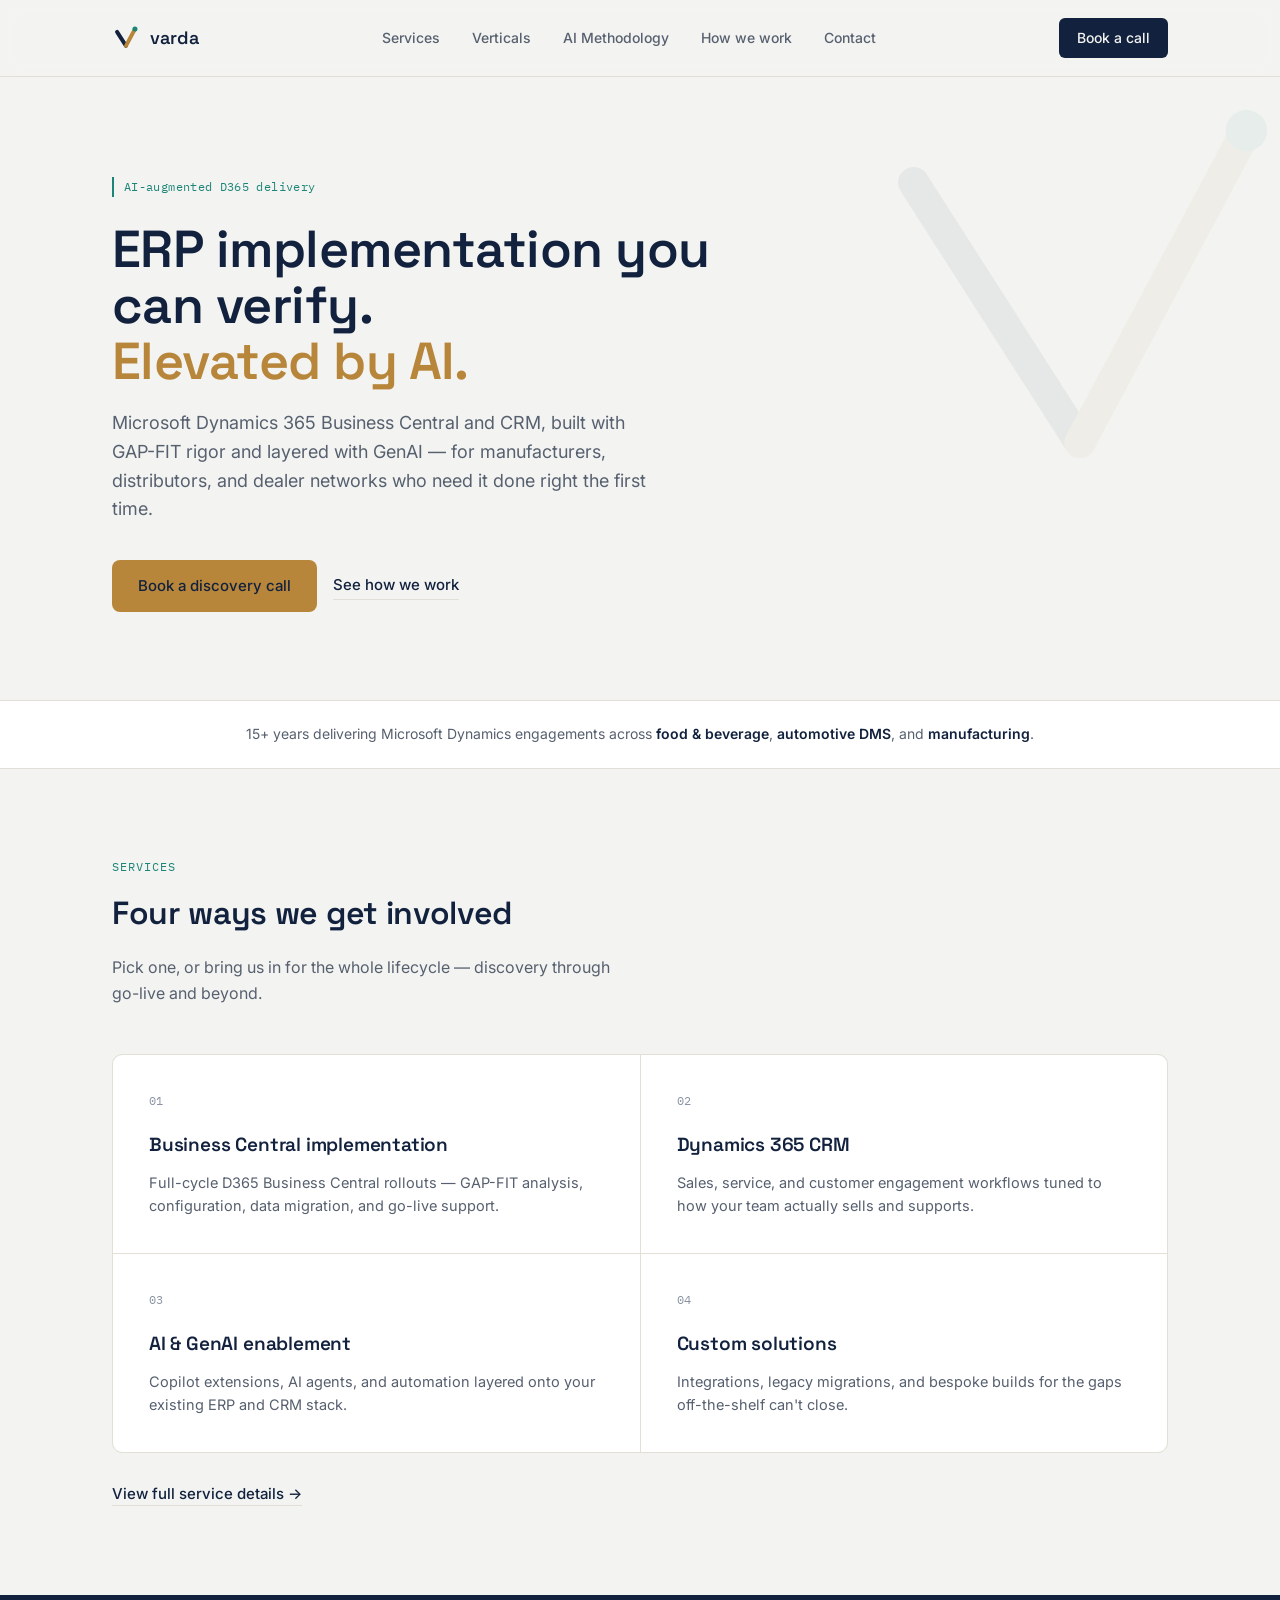
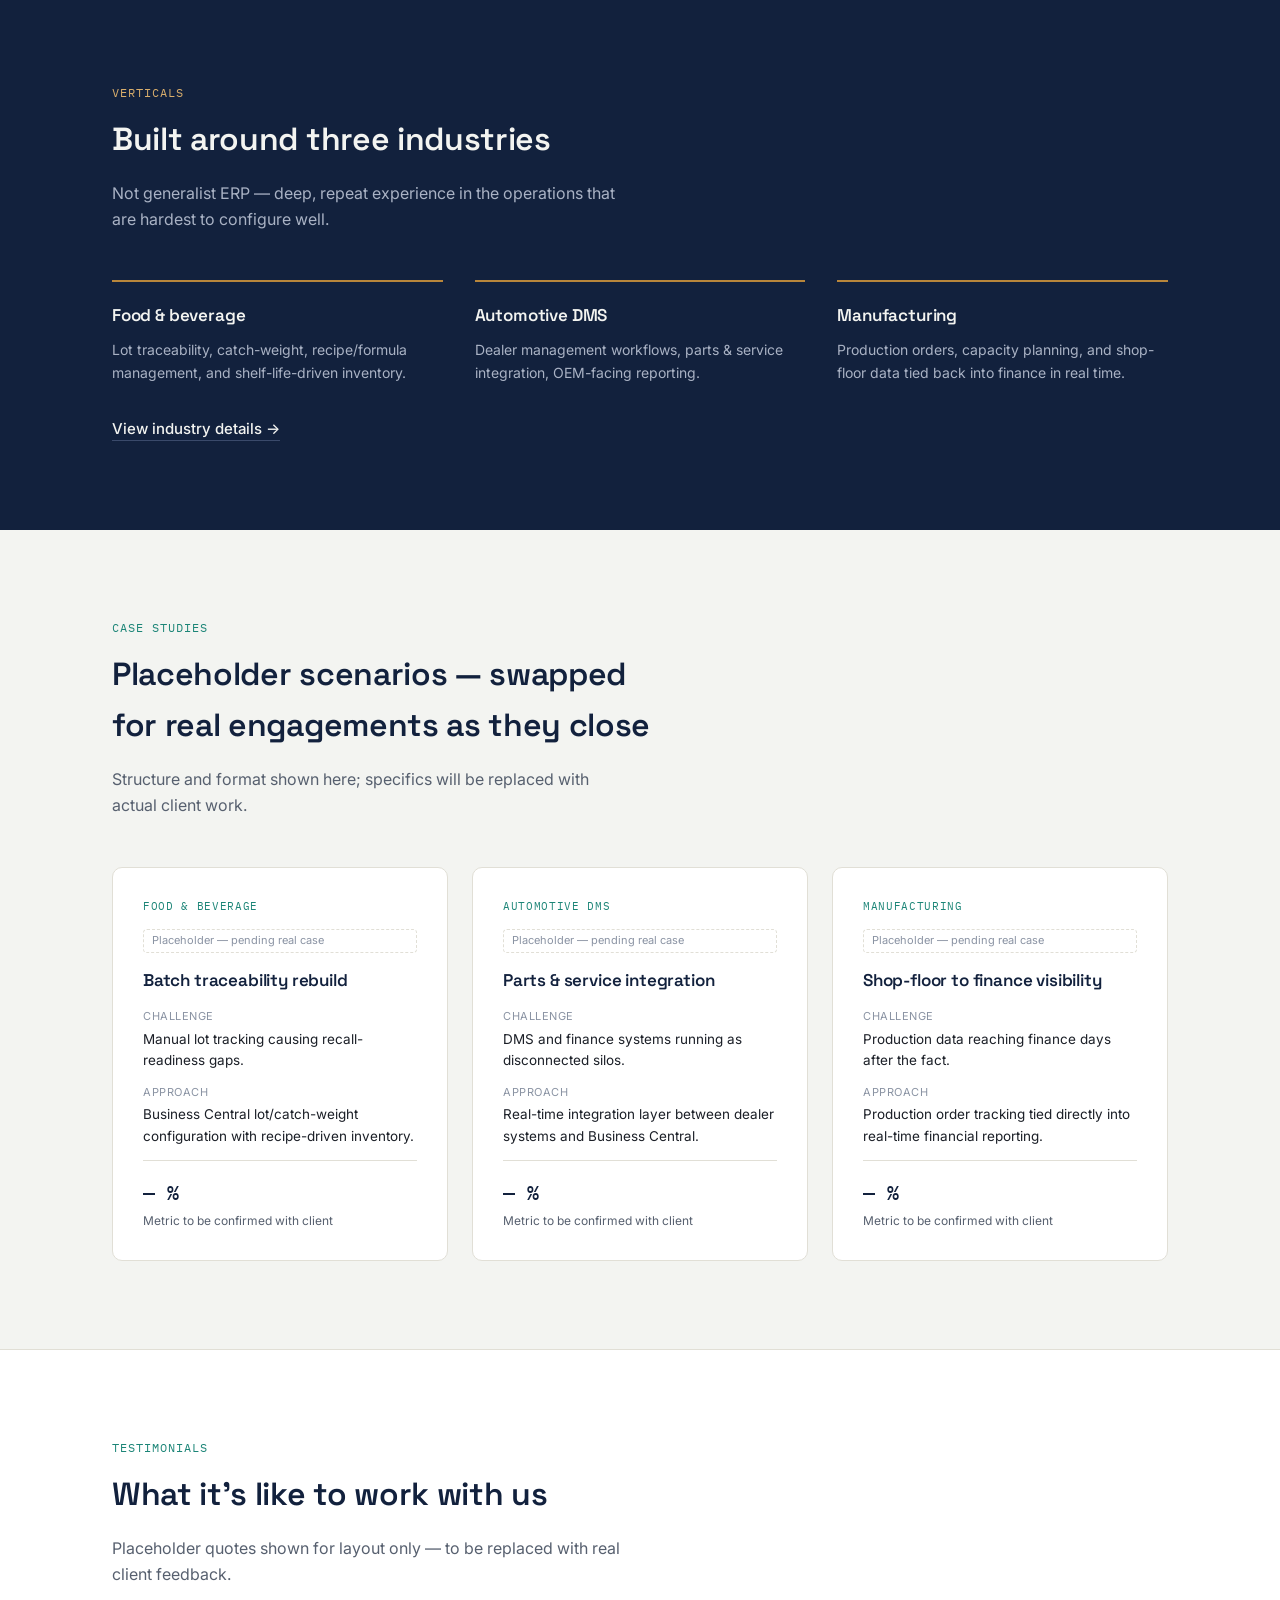
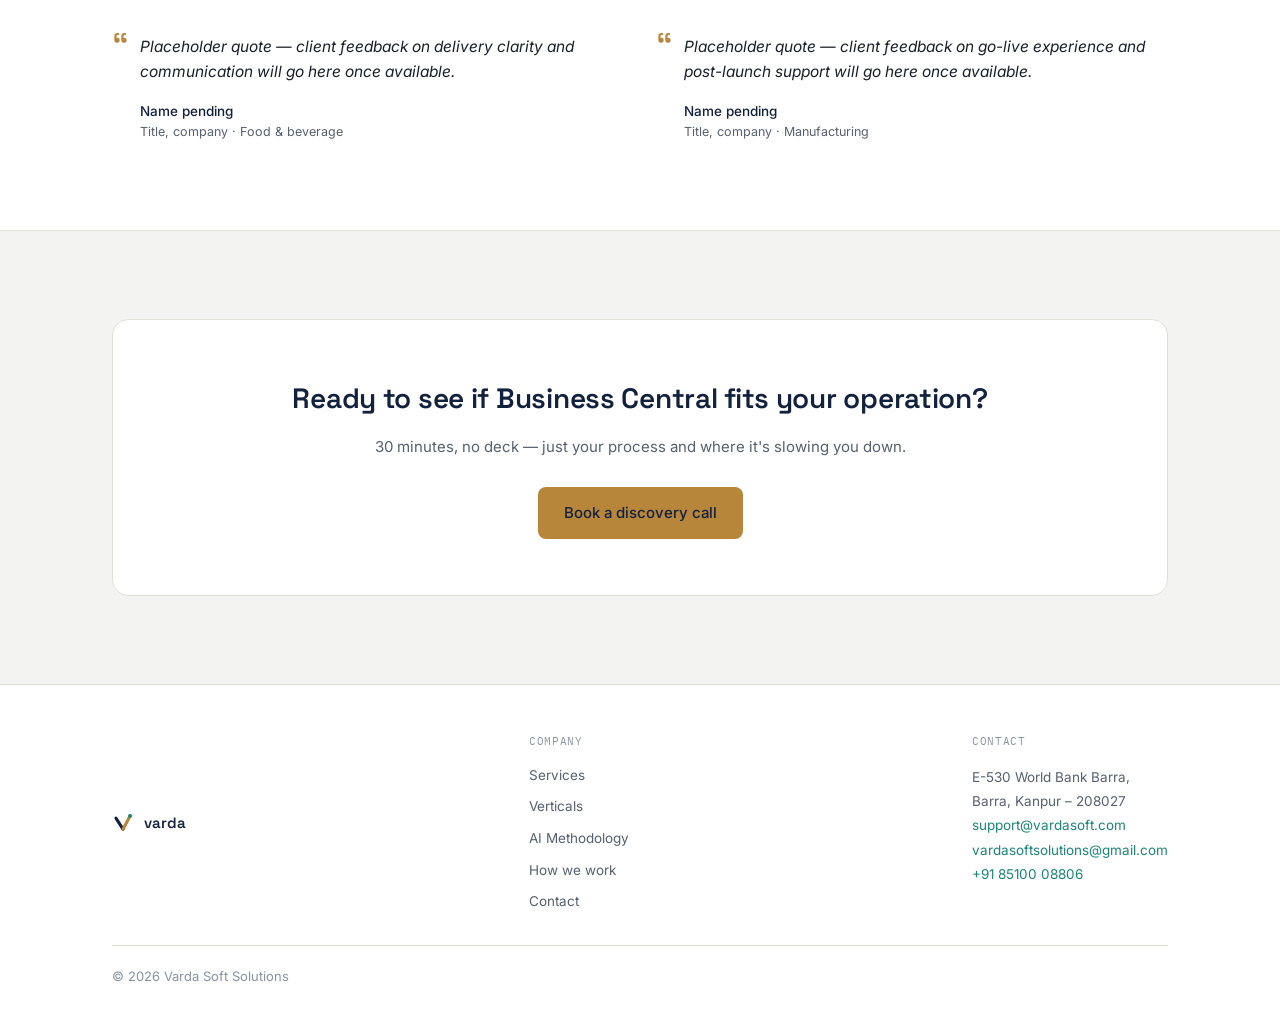
==== commit 79a188ea: "Add files via upload" ====
--- a/index.html
+++ b/index.html
@@ -23,6 +23,7 @@
     <div class="navlinks">
       <a href="services.html">Services</a>
       <a href="verticals.html">Verticals</a>
+          <a href="ai-methodology.html">AI Methodology</a>
       <a href="how-we-work.html">How we work</a>
       <a href="contact.html">Contact</a>
     </div>
@@ -189,6 +190,7 @@
         <div class="footer-links">
           <a href="services.html">Services</a>
           <a href="verticals.html">Verticals</a>
+          <a href="ai-methodology.html">AI Methodology</a>
           <a href="how-we-work.html">How we work</a>
           <a href="contact.html">Contact</a>
         </div>
--- a/styles.css
+++ b/styles.css
@@ -110,6 +110,11 @@
 .service-detail-body p{font-size:15px;color:var(--slate);margin-bottom:16px;max-width:620px;}
 .service-detail-body ul{padding-left:20px;}
 .service-detail-body li{font-size:14.5px;color:var(--text);margin-bottom:8px;}
+.detail-meta{display:flex;gap:28px;margin:20px 0 24px;flex-wrap:wrap;padding:16px 0;border-top:0.5px solid var(--border);border-bottom:0.5px solid var(--border);}
+.detail-meta div{font-size:12.5px;color:var(--slate);}
+.detail-meta strong{display:block;color:var(--ink);font-family:'IBM Plex Mono',monospace;font-weight:500;font-size:14px;margin-top:3px;}
+.detail-subhead{font-size:12px;font-weight:600;color:var(--ink);text-transform:uppercase;letter-spacing:0.05em;margin:22px 0 10px;}
+.detail-subhead:first-of-type{margin-top:4px;}
 
 /* verticals */
 .verticals{background:var(--ink);color:var(--paper);}
@@ -125,6 +130,9 @@
 .vertical-detail{border:0.5px solid var(--border);border-radius:var(--radius);background:var(--paper-2);padding:40px;margin-bottom:24px;}
 .vertical-detail h2{font-size:22px;margin-bottom:12px;}
 .vertical-detail p.intro{font-size:15px;color:var(--slate);max-width:640px;margin-bottom:20px;}
+.vertical-detail ul{padding-left:20px;}
+.vertical-detail li{font-size:14.5px;color:var(--text);margin-bottom:10px;max-width:680px;}
+.vertical-detail li strong{color:var(--ink);}
 .vertical-tags{display:flex;gap:8px;flex-wrap:wrap;}
 .vertical-tags span{
   font-family:'IBM Plex Mono',monospace;font-size:11.5px;color:var(--teal);
@@ -151,7 +159,49 @@
   display:flex;align-items:center;justify-content:center;font-family:'IBM Plex Mono',monospace;font-size:15px;color:var(--brass);
 }
 .process-detail h3{font-size:19px;margin-bottom:8px;}
-.process-detail p{font-size:14.5px;color:var(--slate);max-width:600px;}
+.process-detail p{font-size:14.5px;color:var(--slate);max-width:640px;margin-bottom:12px;}
+.process-detail ul{padding-left:18px;margin-bottom:10px;}
+.process-detail li{font-size:14px;color:var(--text);margin-bottom:6px;max-width:620px;}
+.process-detail .phase-meta{font-family:'IBM Plex Mono',monospace;font-size:12px;color:var(--brass);margin-top:8px;}
+
+/* AI methodology page */
+.principle-grid{display:grid;grid-template-columns:repeat(3,1fr);gap:24px;margin-bottom:8px;}
+.principle-card{background:var(--paper-2);border:0.5px solid var(--border);border-radius:var(--radius);padding:28px;}
+.principle-card .pnum{font-family:'IBM Plex Mono',monospace;font-size:12px;color:var(--teal);margin-bottom:14px;}
+.principle-card h3{font-size:16px;margin-bottom:10px;}
+.principle-card p{font-size:14px;color:var(--slate);}
+
+.compare-wrap{overflow-x:auto;border-radius:var(--radius);border:0.5px solid var(--border);}
+table.compare{width:100%;border-collapse:collapse;background:var(--paper-2);min-width:640px;}
+table.compare th,table.compare td{padding:16px 20px;text-align:left;font-size:13.5px;vertical-align:top;border-bottom:0.5px solid var(--border);}
+table.compare th{background:var(--ink);color:var(--paper);font-family:'Space Grotesk',sans-serif;font-weight:600;font-size:12.5px;text-transform:uppercase;letter-spacing:0.04em;}
+table.compare td:first-child{color:var(--ink);width:190px;font-weight:500;}
+table.compare td.traditional{color:var(--slate);}
+table.compare td.ai{color:var(--text);border-left:2px solid var(--brass);background:rgba(184,134,59,0.05);}
+table.compare tr:last-child td{border-bottom:none;}
+
+.ai-tag{
+  display:inline-block;font-family:'IBM Plex Mono',monospace;font-size:10.5px;color:var(--teal);
+  background:rgba(28,133,119,0.08);border:0.5px solid rgba(28,133,119,0.25);
+  padding:2px 8px;border-radius:4px;margin-bottom:10px;letter-spacing:0.03em;
+}
+.phase-detail{display:flex;gap:28px;padding:32px 0;border-bottom:0.5px solid var(--border);}
+.phase-detail:last-child{border-bottom:none;}
+.phase-detail .dot{
+  flex-shrink:0;width:40px;height:40px;border-radius:50%;background:var(--paper-2);border:1.5px solid var(--teal);
+  display:flex;align-items:center;justify-content:center;font-family:'IBM Plex Mono',monospace;font-size:14px;color:var(--teal);
+}
+.phase-detail h3{font-size:18px;margin-bottom:10px;}
+.phase-detail .trad-line{font-size:13.5px;color:var(--slate-light);margin-bottom:8px;}
+.phase-detail .trad-line strong{color:var(--slate);font-weight:500;}
+.phase-detail .our-line{font-size:14.5px;color:var(--text);margin-bottom:10px;max-width:680px;}
+.phase-detail .our-line strong{color:var(--ink);}
+.phase-detail .phase-meta{font-family:'IBM Plex Mono',monospace;font-size:12px;color:var(--brass);}
+
+@media (max-width:820px){
+  .principle-grid{grid-template-columns:1fr;}
+  .phase-detail{flex-direction:column;gap:12px;}
+}
 
 /* case studies */
 .case-grid{display:grid;grid-template-columns:repeat(3,1fr);gap:24px;}
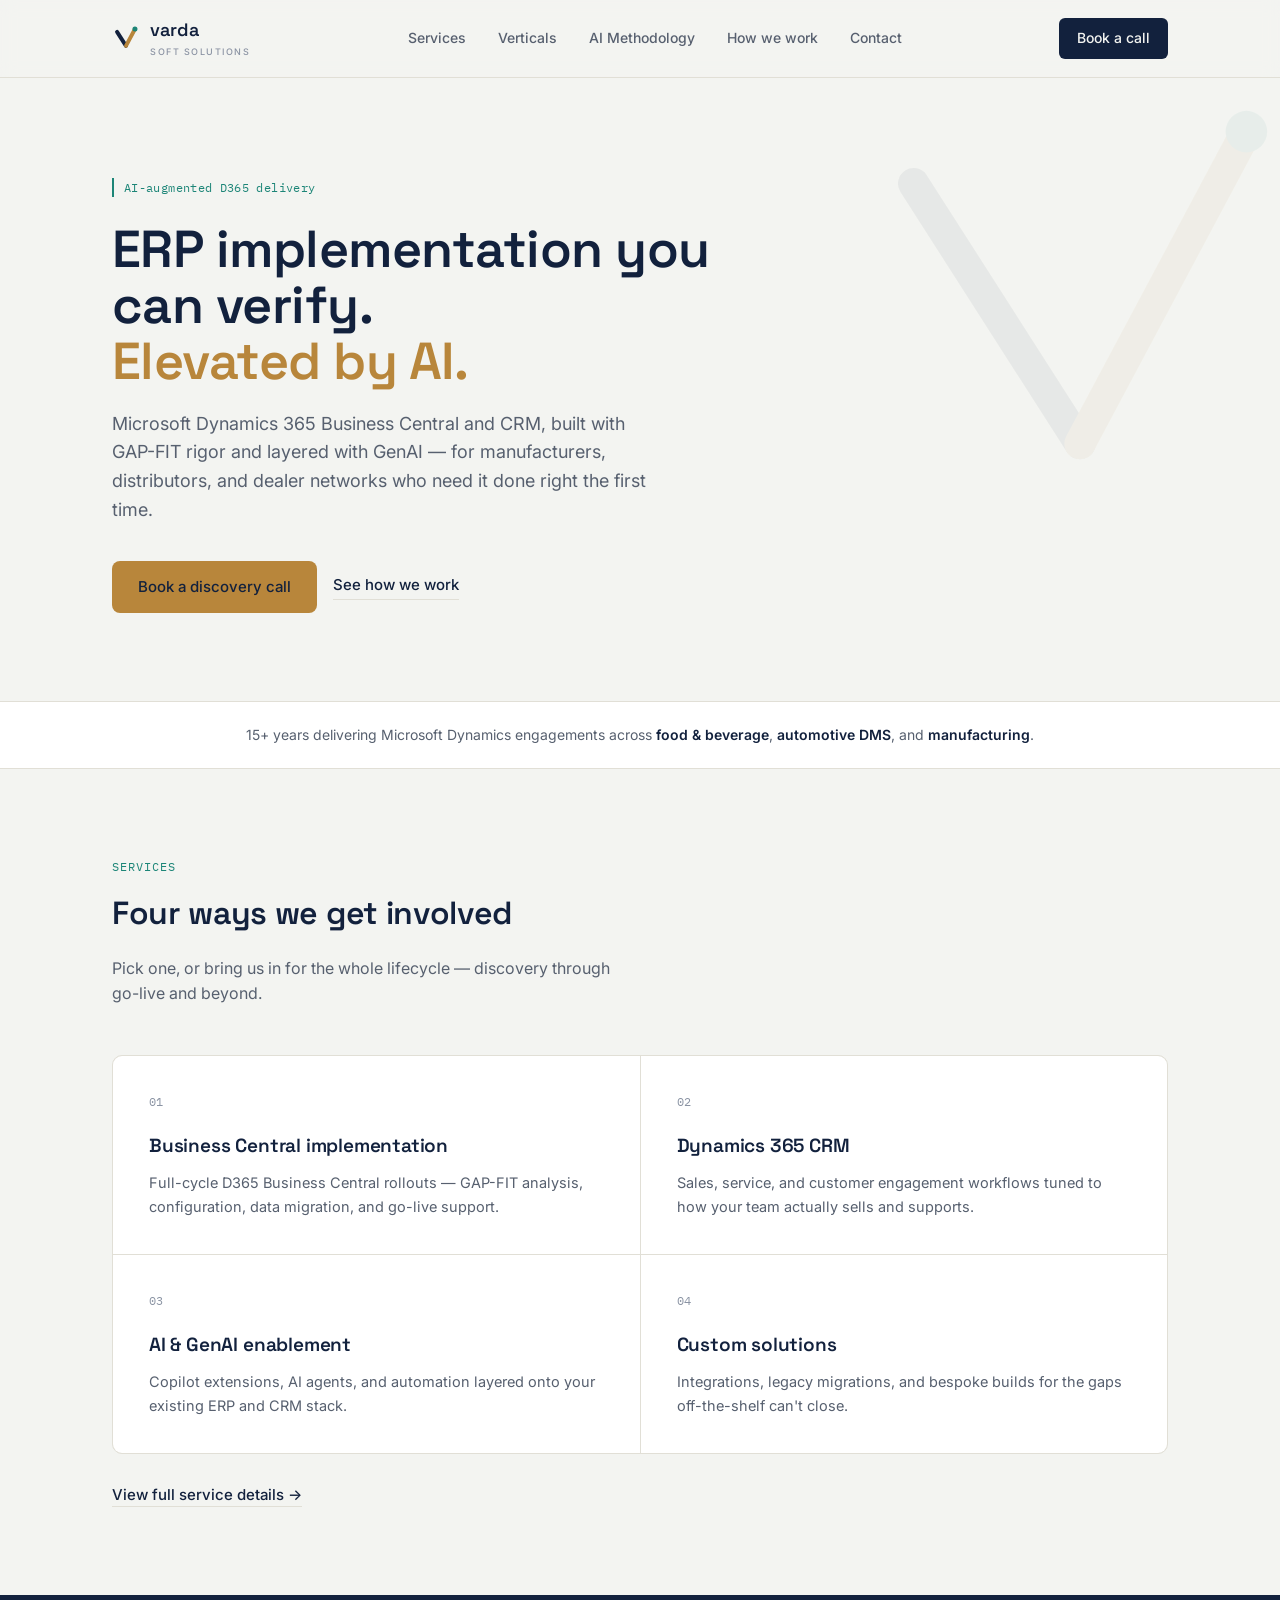
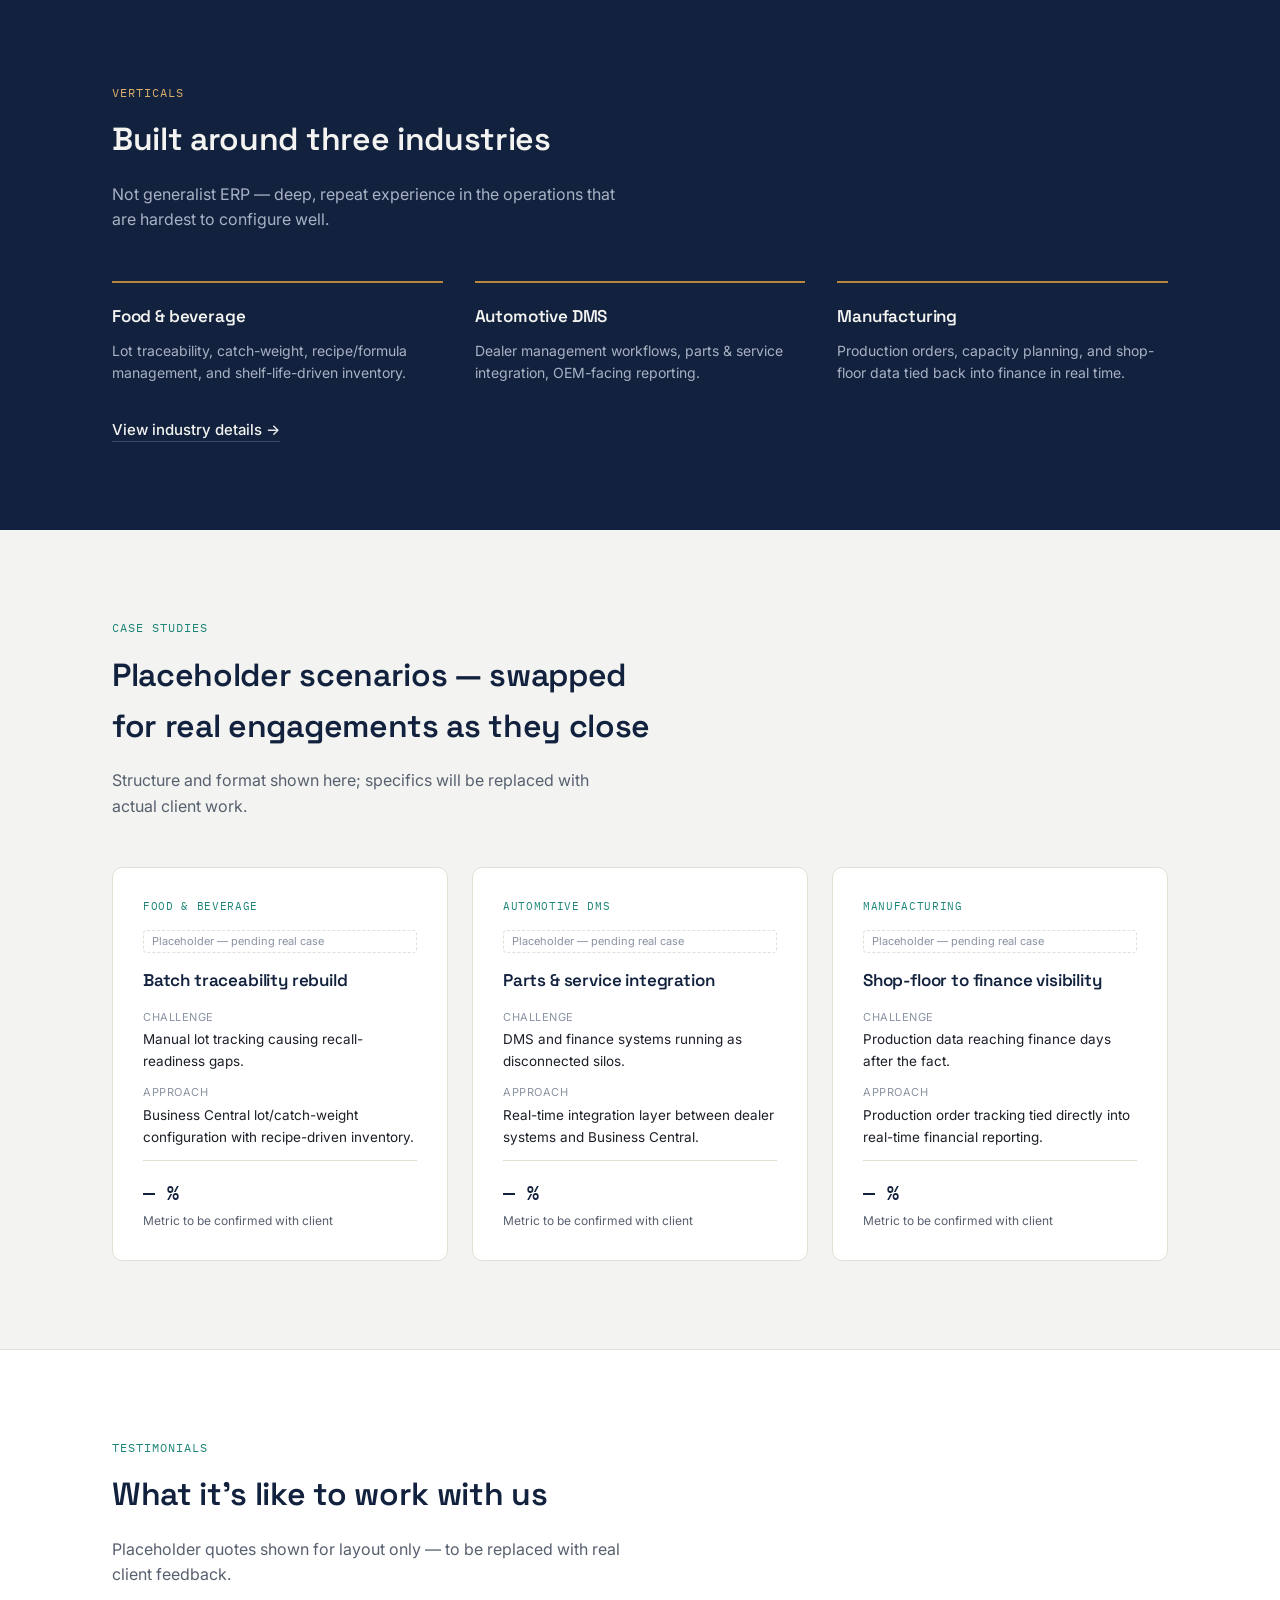
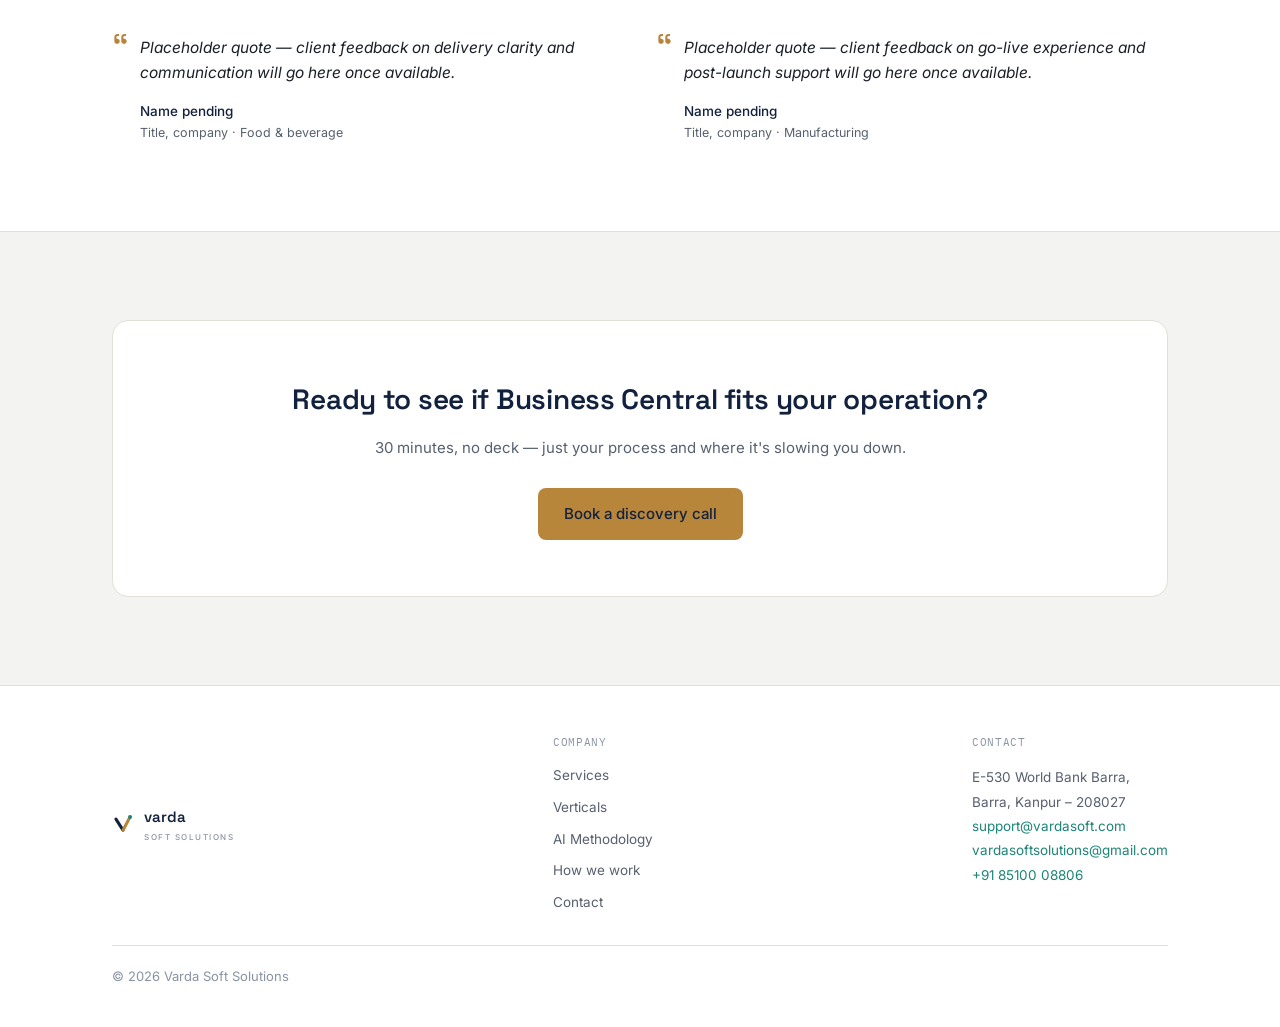
==== commit 868c573c: "Add files via upload" ====
--- a/index.html
+++ b/index.html
@@ -7,6 +7,7 @@
 <link rel="preconnect" href="https://fonts.googleapis.com">
 <link rel="stylesheet" href="https://fonts.googleapis.com/css2?family=Space+Grotesk:wght@500;600;700&family=Inter:wght@400;500;600&family=IBM+Plex+Mono:wght@400;500&display=swap">
 <link rel="stylesheet" href="styles.css">
+<noscript><style>.reveal{opacity:1!important;transform:none!important;}</style></noscript>
 </head>
 <body>
 
@@ -18,7 +19,10 @@
         <path d="M50 78 L82 18" stroke="#B8863B" stroke-width="14" stroke-linecap="round" fill="none"/>
         <circle cx="82" cy="18" r="9" fill="#1C8577"/>
       </svg>
-      <span class="brand-word">varda</span>
+      <div>
+        <span class="brand-word">varda</span>
+        <div class="brand-tagline">Soft Solutions</div>
+      </div>
     </div>
     <div class="navlinks">
       <a href="services.html">Services</a>
@@ -183,7 +187,10 @@
           <path d="M50 78 L82 18" stroke="#B8863B" stroke-width="14" stroke-linecap="round" fill="none"/>
           <circle cx="82" cy="18" r="9" fill="#1C8577"/>
         </svg>
-        <span class="brand-word" style="font-size:15px;">varda</span>
+        <div>
+          <span class="brand-word" style="font-size:15px;">varda</span>
+          <div class="brand-tagline" style="font-size:8px;">Soft Solutions</div>
+        </div>
       </div>
       <div>
         <div class="footer-col-label">Company</div>
--- a/styles.css
+++ b/styles.css
@@ -37,7 +37,8 @@
 .nav{display:flex;align-items:center;justify-content:space-between;padding:18px 32px;max-width:var(--wrap);margin:0 auto;}
 .brand{display:flex;align-items:center;gap:10px;}
 .brand svg{width:28px;height:28px;flex-shrink:0;}
-.brand-word{font-family:'Space Grotesk',sans-serif;font-weight:600;font-size:18px;color:var(--ink);}
+.brand-word{font-family:'Space Grotesk',sans-serif;font-weight:600;font-size:18px;color:var(--ink);line-height:1.1;}
+.brand-tagline{font-family:'Inter',sans-serif;font-weight:500;font-size:9px;letter-spacing:1.5px;color:var(--slate-light);text-transform:uppercase;margin-top:1px;}
 .navlinks{display:flex;gap:32px;font-size:14px;font-weight:500;color:var(--slate);}
 .navlinks a:hover, .navlinks a.active{color:var(--ink);}
 .navcta{
